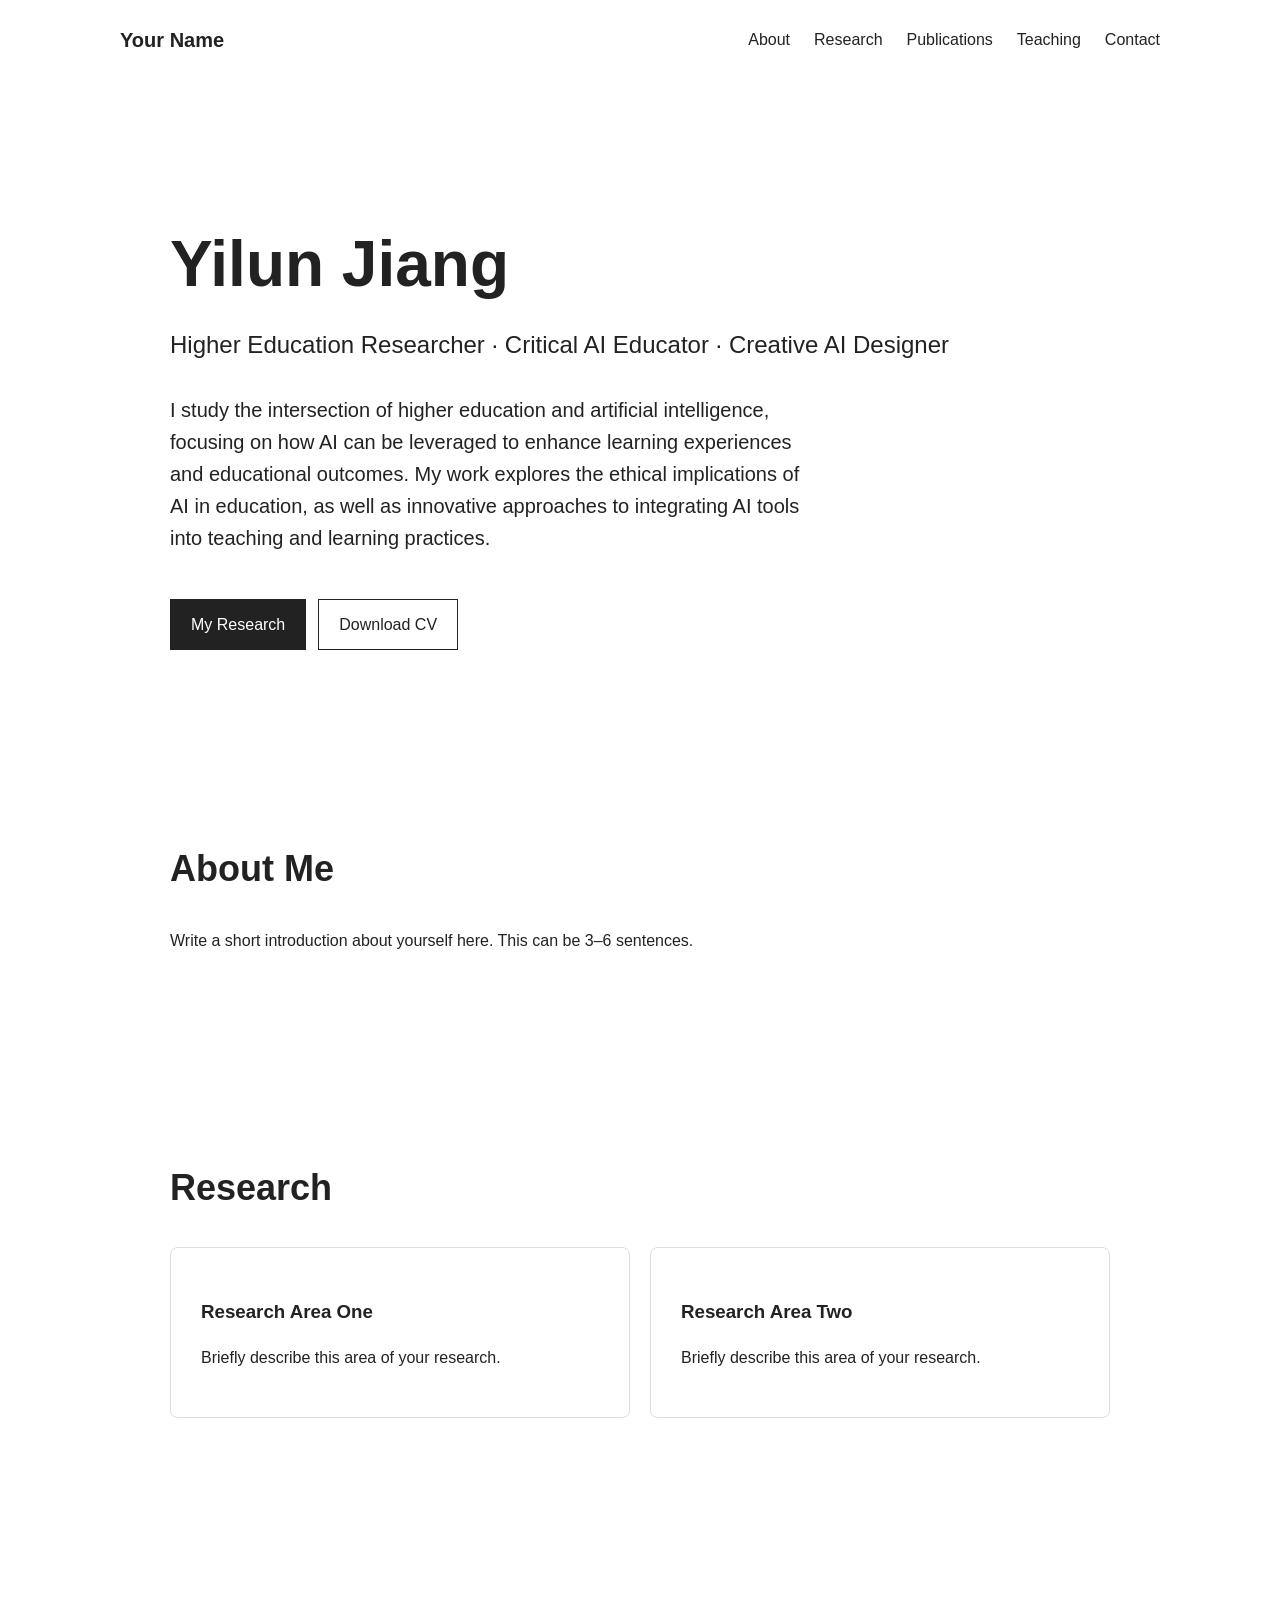
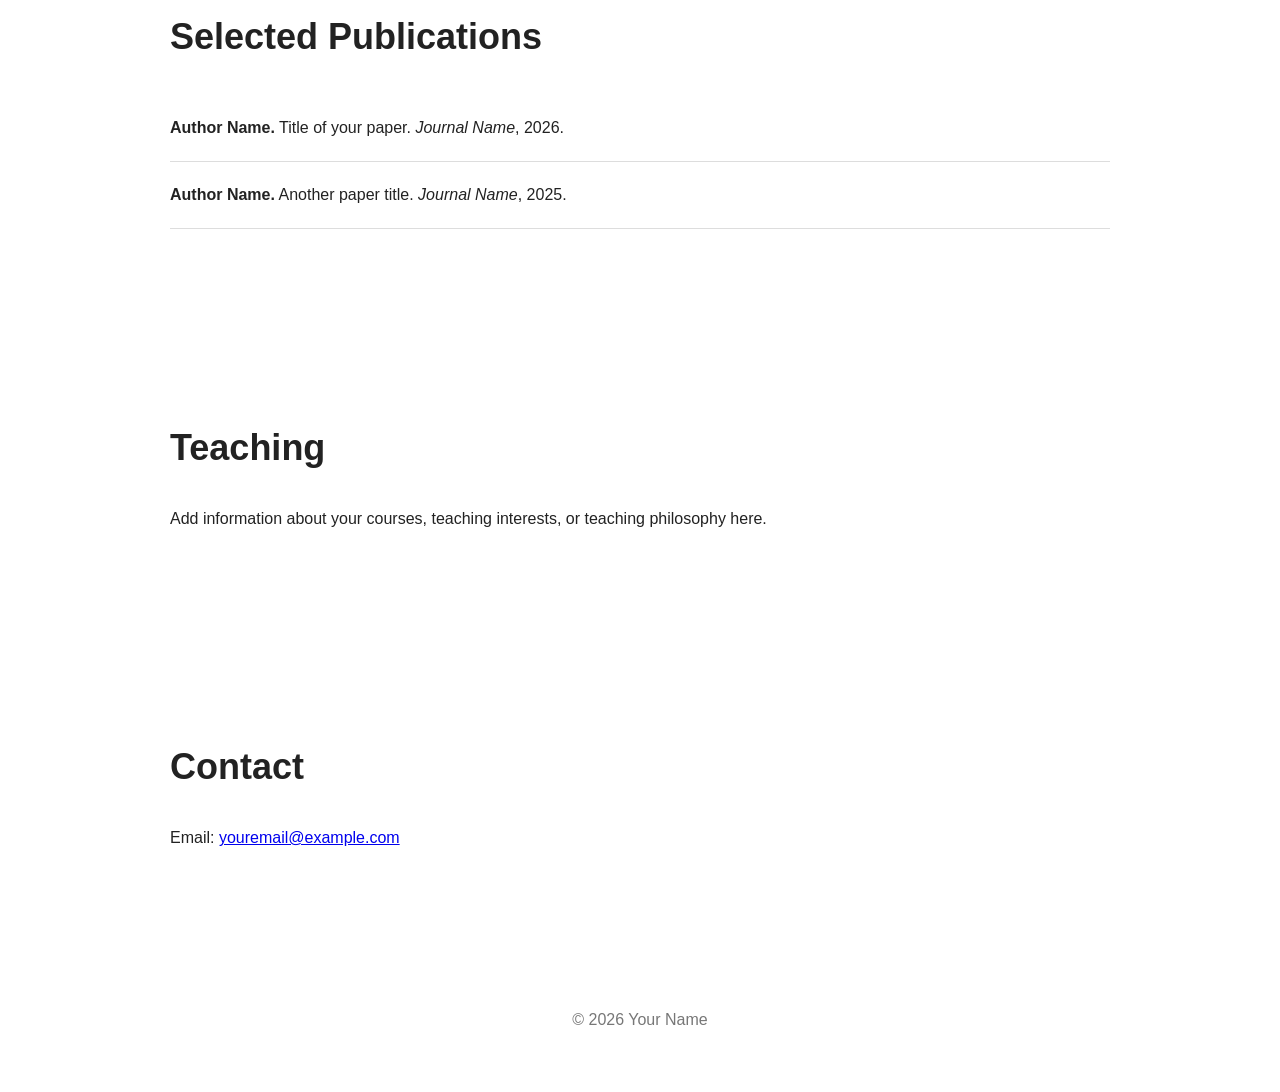
==== index.html @ da23d0f8 "Connect local website" ====
<!DOCTYPE html>
<html lang="en">

<head>
  <meta charset="UTF-8">
  <meta name="viewport" content="width=device-width, initial-scale=1.0">

  <title>Your Name</title>

  <link rel="stylesheet" href="style.css">
</head>

<body>

  <nav>
    <div class="nav-name">Your Name</div>

    <div class="nav-links">
      <a href="#about">About</a>
      <a href="#research">Research</a>
      <a href="#publications">Publications</a>
      <a href="#teaching">Teaching</a>
      <a href="#contact">Contact</a>
    </div>
  </nav>

  <main>

    <section class="hero">

      <h1>Yilun Jiang</h1>

      <p class="subtitle">
        Higher Education Researcher · Critical AI Educator · Creative AI Designer
      </p>

      <p class="intro">
        I study the intersection of higher education and artificial intelligence, focusing on how AI can be leveraged to enhance learning experiences and educational outcomes. 
        My work explores the ethical implications of AI in education, as well as innovative approaches to integrating AI tools into teaching and learning practices.    
      </p>

      <div class="buttons">
        <a class="button" href="#research">My Research</a>
        <a class="button secondary" href="cv.pdf">Download CV</a>
      </div>

    </section>


    <section id="about">

      <h2>About Me</h2>

      <p>
        Write a short introduction about yourself here.
        This can be 3–6 sentences.
      </p>

    </section>


    <section id="research">

      <h2>Research</h2>

      <div class="cards">

        <div class="card">
          <h3>Research Area One</h3>
          <p>
            Briefly describe this area of your research.
          </p>
        </div>

        <div class="card">
          <h3>Research Area Two</h3>
          <p>
            Briefly describe this area of your research.
          </p>
        </div>

      </div>

    </section>


    <section id="publications">

      <h2>Selected Publications</h2>

      <div class="publication">
        <strong>Author Name.</strong>
        Title of your paper.
        <em>Journal Name</em>, 2026.
      </div>

      <div class="publication">
        <strong>Author Name.</strong>
        Another paper title.
        <em>Journal Name</em>, 2025.
      </div>

    </section>


    <section id="teaching">

      <h2>Teaching</h2>

      <p>
        Add information about your courses, teaching interests,
        or teaching philosophy here.
      </p>

    </section>


    <section id="contact">

      <h2>Contact</h2>

      <p>
        Email:
        <a href="mailto:youremail@example.com">
          youremail@example.com
        </a>
      </p>

    </section>

  </main>


  <footer>
    © 2026 Your Name
  </footer>

  <script src="script.js"></script>

</body>

</html>
---- style.css ----
* {
  box-sizing: border-box;
}

html {
  scroll-behavior: smooth;
}

body {
  margin: 0;
  font-family: Arial, Helvetica, sans-serif;
  line-height: 1.6;
  color: #222;
  background: #ffffff;
}

nav {
  max-width: 1100px;
  margin: auto;
  padding: 24px 30px;

  display: flex;
  justify-content: space-between;
  align-items: center;
}

.nav-name {
  font-size: 20px;
  font-weight: bold;
}

.nav-links {
  display: flex;
  gap: 24px;
}

nav a {
  color: #222;
  text-decoration: none;
}

nav a:hover {
  opacity: 0.6;
}

main {
  max-width: 1000px;
  margin: auto;
  padding: 0 30px;
}

.hero {
  min-height: 70vh;

  display: flex;
  flex-direction: column;
  justify-content: center;
}

.hero h1 {
  font-size: 64px;
  margin-bottom: 10px;
}

.subtitle {
  font-size: 24px;
  margin: 0;
}

.intro {
  font-size: 20px;
  max-width: 650px;
  margin-top: 30px;
}

.buttons {
  margin-top: 25px;
  display: flex;
  gap: 12px;
}

.button {
  display: inline-block;
  padding: 12px 20px;
  border: 1px solid #222;
  text-decoration: none;
  color: white;
  background: #222;
}

.button.secondary {
  color: #222;
  background: white;
}

section {
  padding: 80px 0;
}

section h2 {
  font-size: 36px;
  margin-bottom: 30px;
}

.cards {
  display: grid;
  grid-template-columns: 1fr 1fr;
  gap: 20px;
}

.card {
  border: 1px solid #ddd;
  padding: 30px;
  border-radius: 8px;
}

.card:hover {
  transform: translateY(-4px);
  transition: 0.2s;
}

.publication {
  padding: 20px 0;
  border-bottom: 1px solid #ddd;
}

footer {
  text-align: center;
  padding: 60px 20px;
  color: #777;
}

@media (max-width: 700px) {

  nav {
    flex-direction: column;
    gap: 15px;
  }

  .nav-links {
    flex-wrap: wrap;
    justify-content: center;
  }

  .hero h1 {
    font-size: 44px;
  }

  .cards {
    grid-template-columns: 1fr;
  }

}
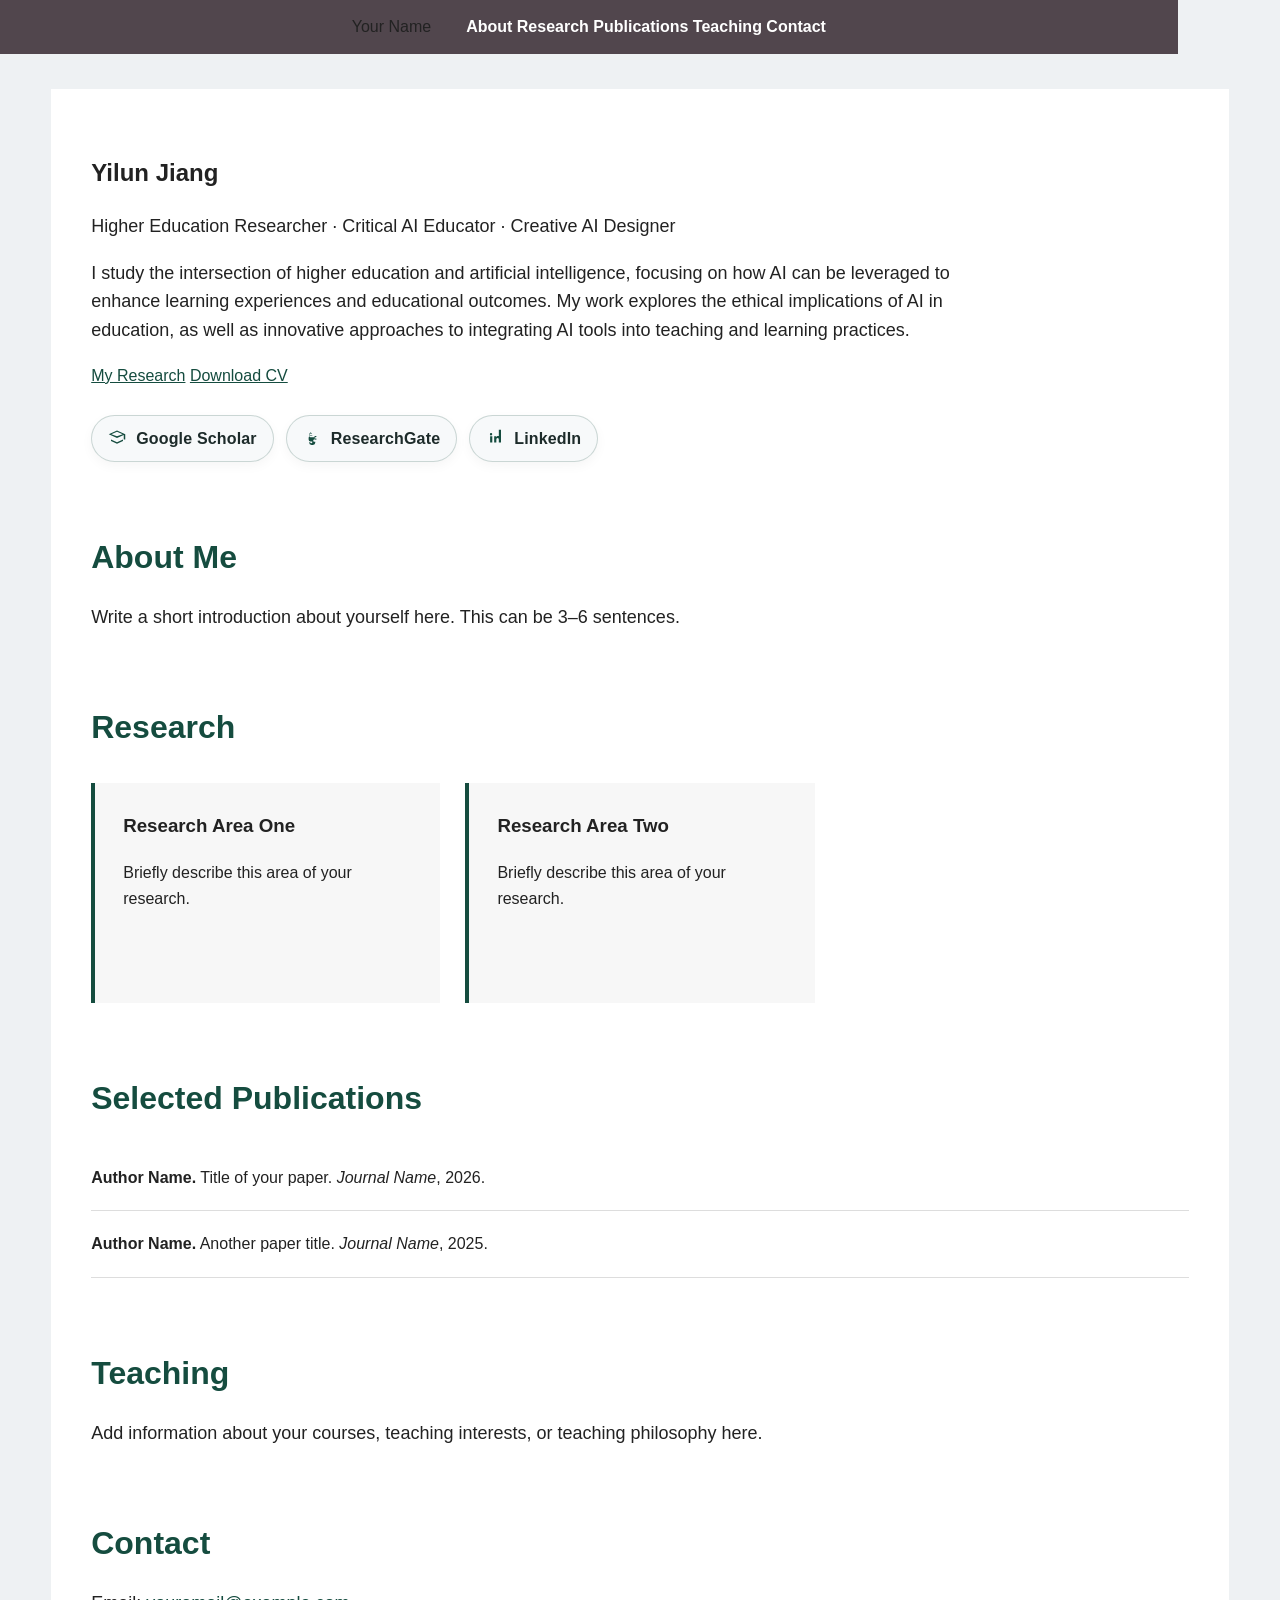
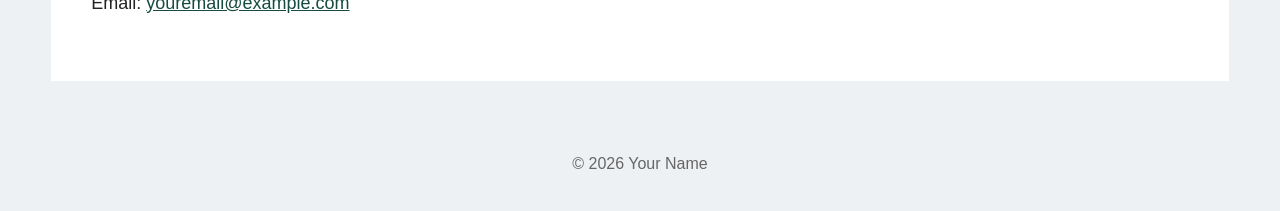
==== commit abb5ae8c: "Update website layout and profile links" ====
--- a/index.html
+++ b/index.html
@@ -1,12 +1,10 @@
-<!DOCTYPE html>
+﻿<!DOCTYPE html>
 <html lang="en">
 
 <head>
   <meta charset="UTF-8">
   <meta name="viewport" content="width=device-width, initial-scale=1.0">
-
   <title>Your Name</title>
-
   <link rel="stylesheet" href="style.css">
 </head>
 
@@ -35,8 +33,8 @@
       </p>
 
       <p class="intro">
-        I study the intersection of higher education and artificial intelligence, focusing on how AI can be leveraged to enhance learning experiences and educational outcomes. 
-        My work explores the ethical implications of AI in education, as well as innovative approaches to integrating AI tools into teaching and learning practices.    
+        I study the intersection of higher education and artificial intelligence, focusing on how AI can be leveraged to enhance learning experiences and educational outcomes.
+        My work explores the ethical implications of AI in education, as well as innovative approaches to integrating AI tools into teaching and learning practices.
       </p>
 
       <div class="buttons">
@@ -44,48 +42,63 @@
         <a class="button secondary" href="cv.pdf">Download CV</a>
       </div>
 
+      <div class="profile-links" aria-label="Professional profiles">
+        <a class="profile-link" href="https://scholar.google.com/citations?user=KVmAefQAAAAJ&hl=en" target="_blank" rel="noopener noreferrer" aria-label="Google Scholar">
+          <span class="profile-icon" aria-hidden="true">
+            <svg viewBox="0 0 24 24" xmlns="http://www.w3.org/2000/svg" role="img" aria-hidden="true">
+              <path d="M12 2L1 7l11 5 9-4.1V14h2V7L12 2zm0 7.7L4.4 7L12 3.5 19.6 7 12 9.7zm-8 4.3l8 3.6 8-3.6V16l-8 3.6L4 16v-2z" fill="currentColor"/>
+            </svg>
+          </span>
+          <span>Google Scholar</span>
+        </a>
+
+        <a class="profile-link" href="https://www.researchgate.net/profile/Yilun-Jiang-6" target="_blank" rel="noopener noreferrer" aria-label="ResearchGate">
+          <span class="profile-icon" aria-hidden="true">
+            <svg viewBox="0 0 24 24" xmlns="http://www.w3.org/2000/svg" role="img" aria-hidden="true">
+              <path d="M9.2 4.5a3.2 3.2 0 0 1 3.2 3.2v1.4H10a2.5 2.5 0 0 0-2.5 2.5v2.4A2.5 2.5 0 0 0 10 16.5h2.4v1.1a1.4 1.4 0 1 1-2.8 0H8.2V18a3.2 3.2 0 0 0 3.2 3.2h1.8A3.2 3.2 0 0 0 16.4 18v-1.1h-1.4a1.4 1.4 0 0 1 0-2.8h1.4V11.1H10a1.4 1.4 0 0 1 0-2.8h2.4V7.7a1.8 1.8 0 1 0-3.6 0v.8H8.2V7.7a3.2 3.2 0 0 1 3.2-3.2zm6.2 4.7h2.4v1.6h-2.4V9.2zm0 3.4h2.4v1.6h-2.4v-1.6z" fill="currentColor"/>
+            </svg>
+          </span>
+          <span>ResearchGate</span>
+        </a>
+
+        <a class="profile-link" href="https://www.linkedin.com/in/yilun-jiang/" target="_blank" rel="noopener noreferrer" aria-label="LinkedIn">
+          <span class="profile-icon" aria-hidden="true">
+            <svg viewBox="0 0 24 24" xmlns="http://www.w3.org/2000/svg" role="img" aria-hidden="true">
+              <path d="M6.94 8.5A1.56 1.56 0 1 1 6.94 5.4a1.56 1.56 0 0 1 0 3.1zM5.5 9.7h2.9V18H5.5V9.7zm5.2 0h2.8v1.1h.1c.4-.7 1.3-1.5 2.8-1.5 3 0 3.6 2 3.6 4.6V18h-2.9v-16.9h2.9V18h-2.9v-3.6c0-1.1-.1-2.5-1.5-2.5-1.5 0-1.8 1.2-1.8 2.4V18h-2.9V9.7z" fill="currentColor"/>
+            </svg>
+          </span>
+          <span>LinkedIn</span>
+        </a>
+      </div>
+
     </section>
 
-
     <section id="about">
-
       <h2>About Me</h2>
 
       <p>
         Write a short introduction about yourself here.
         This can be 3–6 sentences.
       </p>
-
     </section>
 
-
     <section id="research">
-
       <h2>Research</h2>
 
       <div class="cards">
-
         <div class="card">
           <h3>Research Area One</h3>
-          <p>
-            Briefly describe this area of your research.
-          </p>
+          <p>Briefly describe this area of your research.</p>
         </div>
 
         <div class="card">
           <h3>Research Area Two</h3>
-          <p>
-            Briefly describe this area of your research.
-          </p>
+          <p>Briefly describe this area of your research.</p>
         </div>
-
       </div>
-
     </section>
 
-
     <section id="publications">
-
       <h2>Selected Publications</h2>
 
       <div class="publication">
@@ -99,37 +112,27 @@
         Another paper title.
         <em>Journal Name</em>, 2025.
       </div>
-
     </section>
 
-
     <section id="teaching">
-
       <h2>Teaching</h2>
 
       <p>
         Add information about your courses, teaching interests,
         or teaching philosophy here.
       </p>
-
     </section>
 
-
     <section id="contact">
-
       <h2>Contact</h2>
 
       <p>
         Email:
-        <a href="mailto:youremail@example.com">
-          youremail@example.com
-        </a>
+        <a href="mailto:youremail@example.com">youremail@example.com</a>
       </p>
-
     </section>
 
   </main>
-
 
   <footer>
     © 2026 Your Name
@@ -138,5 +141,4 @@
   <script src="script.js"></script>
 
 </body>
-
-</html>+</html>
--- a/style.css
+++ b/style.css
@@ -1,4 +1,4 @@
-* {
+﻿* {
   box-sizing: border-box;
 }
 
@@ -11,143 +11,256 @@
   font-family: Arial, Helvetica, sans-serif;
   line-height: 1.6;
   color: #222;
-  background: #ffffff;
+  background: #eef1f3;
+}
+
+header {
+  background: #154c3f;
+  color: white;
+  text-align: center;
+  padding: 45px 5%;
+}
+
+header h1 {
+  margin: 0 0 10px;
+  font-size: 42px;
+}
+
+header p {
+  margin: 4px 0;
 }
 
 nav {
-  max-width: 1100px;
-  margin: auto;
-  padding: 24px 30px;
-
+  width: 100%;
+  background: #51464d;
+  padding: 14px 5%;
   display: flex;
-  justify-content: space-between;
-  align-items: center;
-}
-
-.nav-name {
-  font-size: 20px;
-  font-weight: bold;
-}
-
-.nav-links {
-  display: flex;
-  gap: 24px;
+  justify-content: center;
+  gap: 35px;
 }
 
 nav a {
-  color: #222;
+  color: white;
   text-decoration: none;
+  font-weight: 600;
 }
 
 nav a:hover {
-  opacity: 0.6;
+  opacity: 0.75;
 }
 
 main {
+  width: 92%;
+  max-width: 1600px;
+  margin: 35px auto;
+  background: white;
+  padding: 45px 4%;
+}
+
+section {
+  margin-bottom: 70px;
+}
+
+section:last-child {
+  margin-bottom: 0;
+}
+
+h2 {
+  font-size: 32px;
+  margin-top: 0;
+  margin-bottom: 20px;
+  color: #154c3f;
+}
+
+h3 {
+  margin-top: 0;
+}
+
+section > p {
   max-width: 1000px;
-  margin: auto;
-  padding: 0 30px;
-}
-
-.hero {
-  min-height: 70vh;
-
-  display: flex;
-  flex-direction: column;
-  justify-content: center;
-}
-
-.hero h1 {
-  font-size: 64px;
-  margin-bottom: 10px;
-}
-
-.subtitle {
-  font-size: 24px;
-  margin: 0;
-}
-
-.intro {
-  font-size: 20px;
-  max-width: 650px;
-  margin-top: 30px;
-}
-
-.buttons {
-  margin-top: 25px;
-  display: flex;
-  gap: 12px;
-}
-
-.button {
-  display: inline-block;
-  padding: 12px 20px;
-  border: 1px solid #222;
-  text-decoration: none;
-  color: white;
-  background: #222;
-}
-
-.button.secondary {
-  color: #222;
-  background: white;
-}
-
-section {
-  padding: 80px 0;
-}
-
-section h2 {
-  font-size: 36px;
-  margin-bottom: 30px;
+  font-size: 18px;
 }
 
 .cards {
   display: grid;
-  grid-template-columns: 1fr 1fr;
-  gap: 20px;
+  grid-template-columns: repeat(3, minmax(0, 1fr));
+  gap: 25px;
+  margin-top: 30px;
 }
 
 .card {
-  border: 1px solid #ddd;
-  padding: 30px;
-  border-radius: 8px;
+  background: #f7f7f7;
+  border-left: 4px solid #154c3f;
+  padding: 28px;
+  min-height: 220px;
+  transition: transform 0.2s ease, box-shadow 0.2s ease;
 }
 
 .card:hover {
-  transform: translateY(-4px);
-  transition: 0.2s;
+  transform: translateY(-5px);
+  box-shadow: 0 10px 25px rgba(0, 0, 0, 0.08);
+}
+
+.status {
+  display: inline-block;
+  padding: 5px 9px;
+  margin-bottom: 12px;
+  background: #e7f1ed;
+  color: #154c3f;
+  font-size: 13px;
+  font-weight: bold;
+  border-radius: 4px;
+}
+
+.profile-links {
+  display: flex;
+  flex-wrap: wrap;
+  gap: 12px;
+  margin-top: 26px;
+}
+
+.profile-link {
+  display: inline-flex;
+  align-items: center;
+  gap: 10px;
+  padding: 10px 16px;
+  border: 1px solid rgba(21, 76, 63, 0.2);
+  border-radius: 999px;
+  background: #f7f9fa;
+  color: #1d2b2a;
+  text-decoration: none;
+  font-weight: 600;
+  letter-spacing: 0.01em;
+  transition: transform 0.2s ease, box-shadow 0.2s ease, border-color 0.2s ease, background 0.2s ease;
+  box-shadow: 0 4px 12px rgba(17, 38, 32, 0.04);
+}
+
+.profile-link:hover {
+  transform: translateY(-2px);
+  border-color: rgba(21, 76, 63, 0.45);
+  background: #ffffff;
+  box-shadow: 0 8px 20px rgba(17, 38, 32, 0.08);
+}
+
+.profile-icon {
+  display: inline-flex;
+  align-items: center;
+  justify-content: center;
+  width: 18px;
+  height: 18px;
+  color: #154c3f;
+  flex-shrink: 0;
+}
+
+.profile-icon svg {
+  width: 100%;
+  height: 100%;
+  display: block;
+}
+
+a {
+  color: #154c3f;
+}
+
+.card a {
+  font-weight: 600;
+  text-decoration: none;
+}
+
+.card a:hover {
+  text-decoration: underline;
 }
 
 .publication {
   padding: 20px 0;
   border-bottom: 1px solid #ddd;
+  max-width: 1100px;
 }
 
 footer {
   text-align: center;
-  padding: 60px 20px;
-  color: #777;
+  padding: 35px;
+  color: #666;
+}
+
+@media (max-width: 1000px) {
+  main {
+    width: 94%;
+    padding: 35px 4%;
+  }
+
+  .cards {
+    grid-template-columns: repeat(2, 1fr);
+  }
 }
 
 @media (max-width: 700px) {
+  header {
+    padding: 35px 20px;
+  }
+
+  header h1 {
+    font-size: 32px;
+  }
 
   nav {
-    flex-direction: column;
-    gap: 15px;
-  }
-
-  .nav-links {
     flex-wrap: wrap;
-    justify-content: center;
-  }
-
-  .hero h1 {
-    font-size: 44px;
+    gap: 15px 25px;
+  }
+
+  main {
+    width: 100%;
+    margin: 0;
+    padding: 30px 22px;
   }
 
   .cards {
     grid-template-columns: 1fr;
   }
 
-}+  .profile-links {
+    width: 100%;
+  }
+
+  .profile-link {
+    flex: 1 1 220px;
+    justify-content: center;
+  }
+
+  section > p {
+    font-size: 16px;
+  }
+}
+
+main {
+  width: 92vw !important;
+  max-width: 1600px !important;
+  margin-left: auto !important;
+  margin-right: auto !important;
+  padding-left: 40px !important;
+  padding-right: 40px !important;
+}
+
+.hero {
+  width: 100% !important;
+  max-width: none !important;
+}
+
+.hero .intro {
+  max-width: 900px !important;
+}
+
+section {
+  width: 100% !important;
+  max-width: none !important;
+}
+
+.cards {
+  width: 100% !important;
+  grid-template-columns: repeat(3, 1fr) !important;
+}
+
+nav {
+  width: 92vw !important;
+  max-width: 1600px !important;
+}
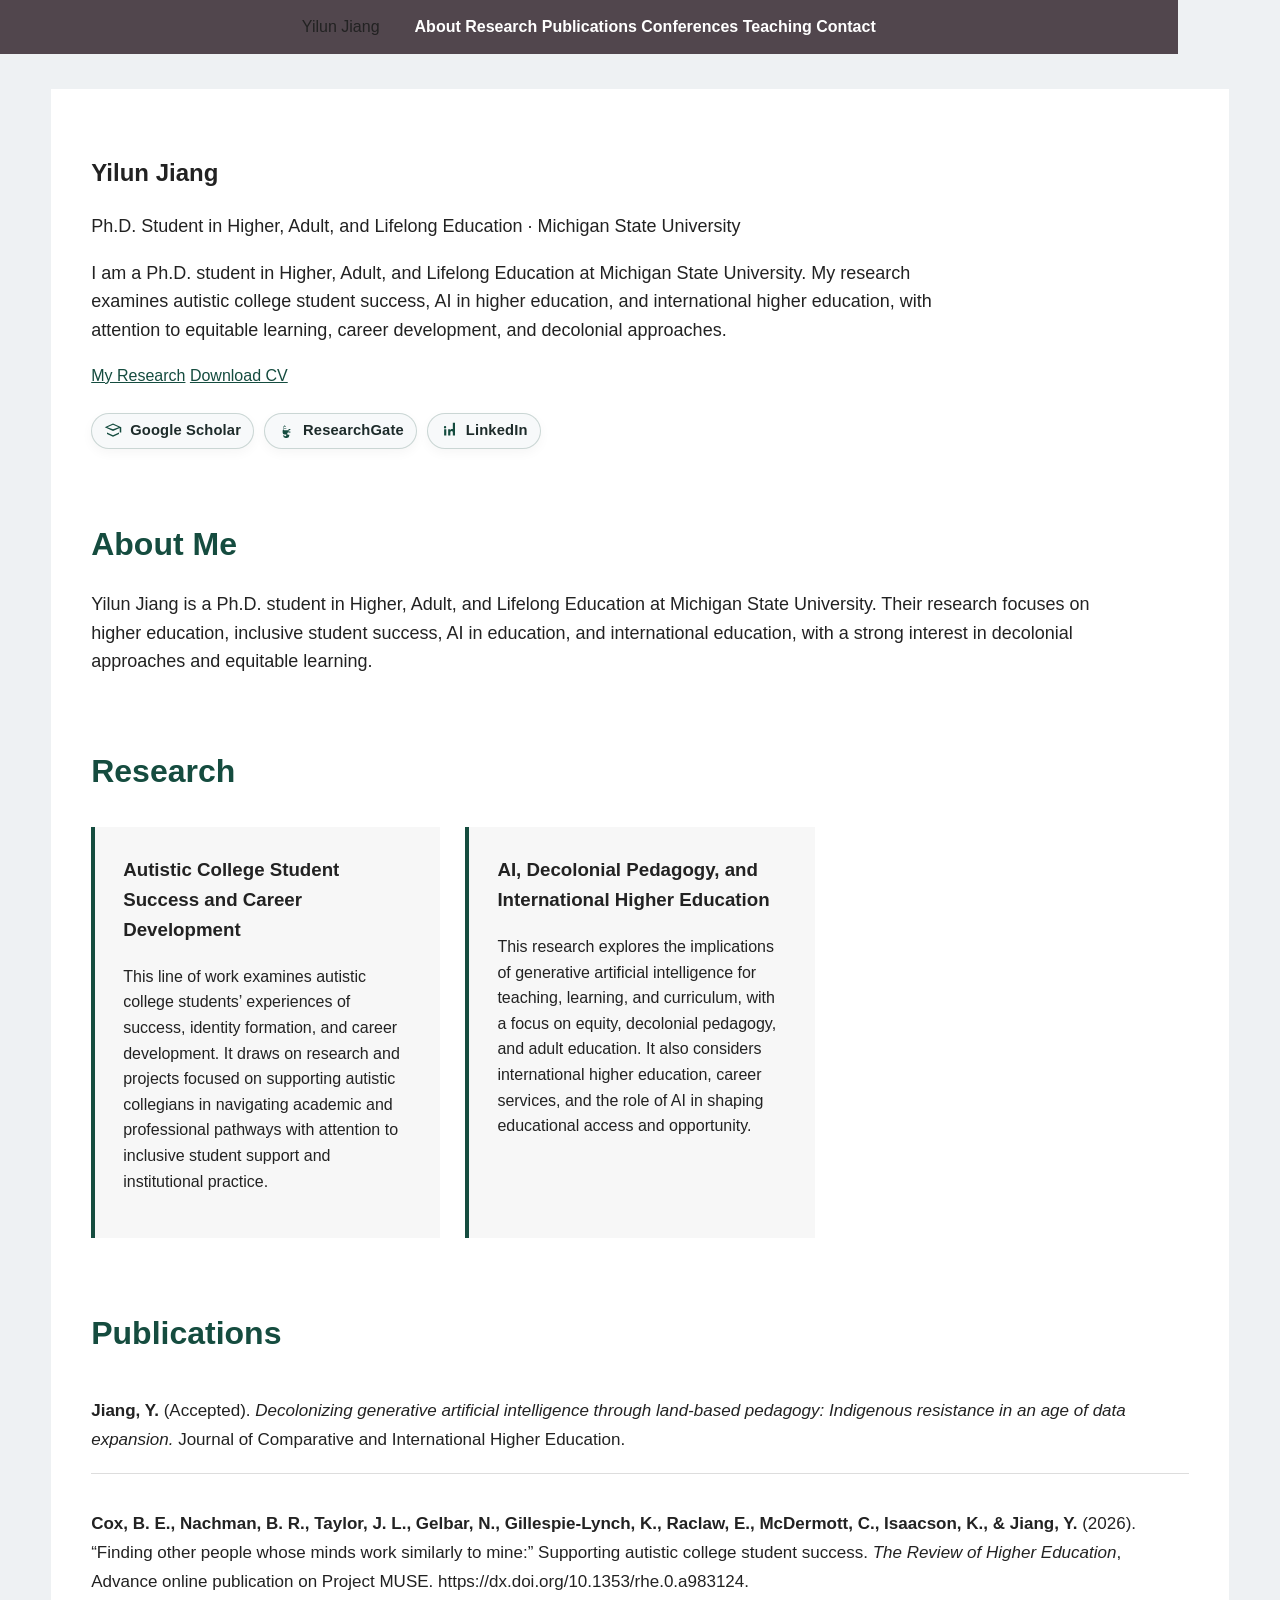
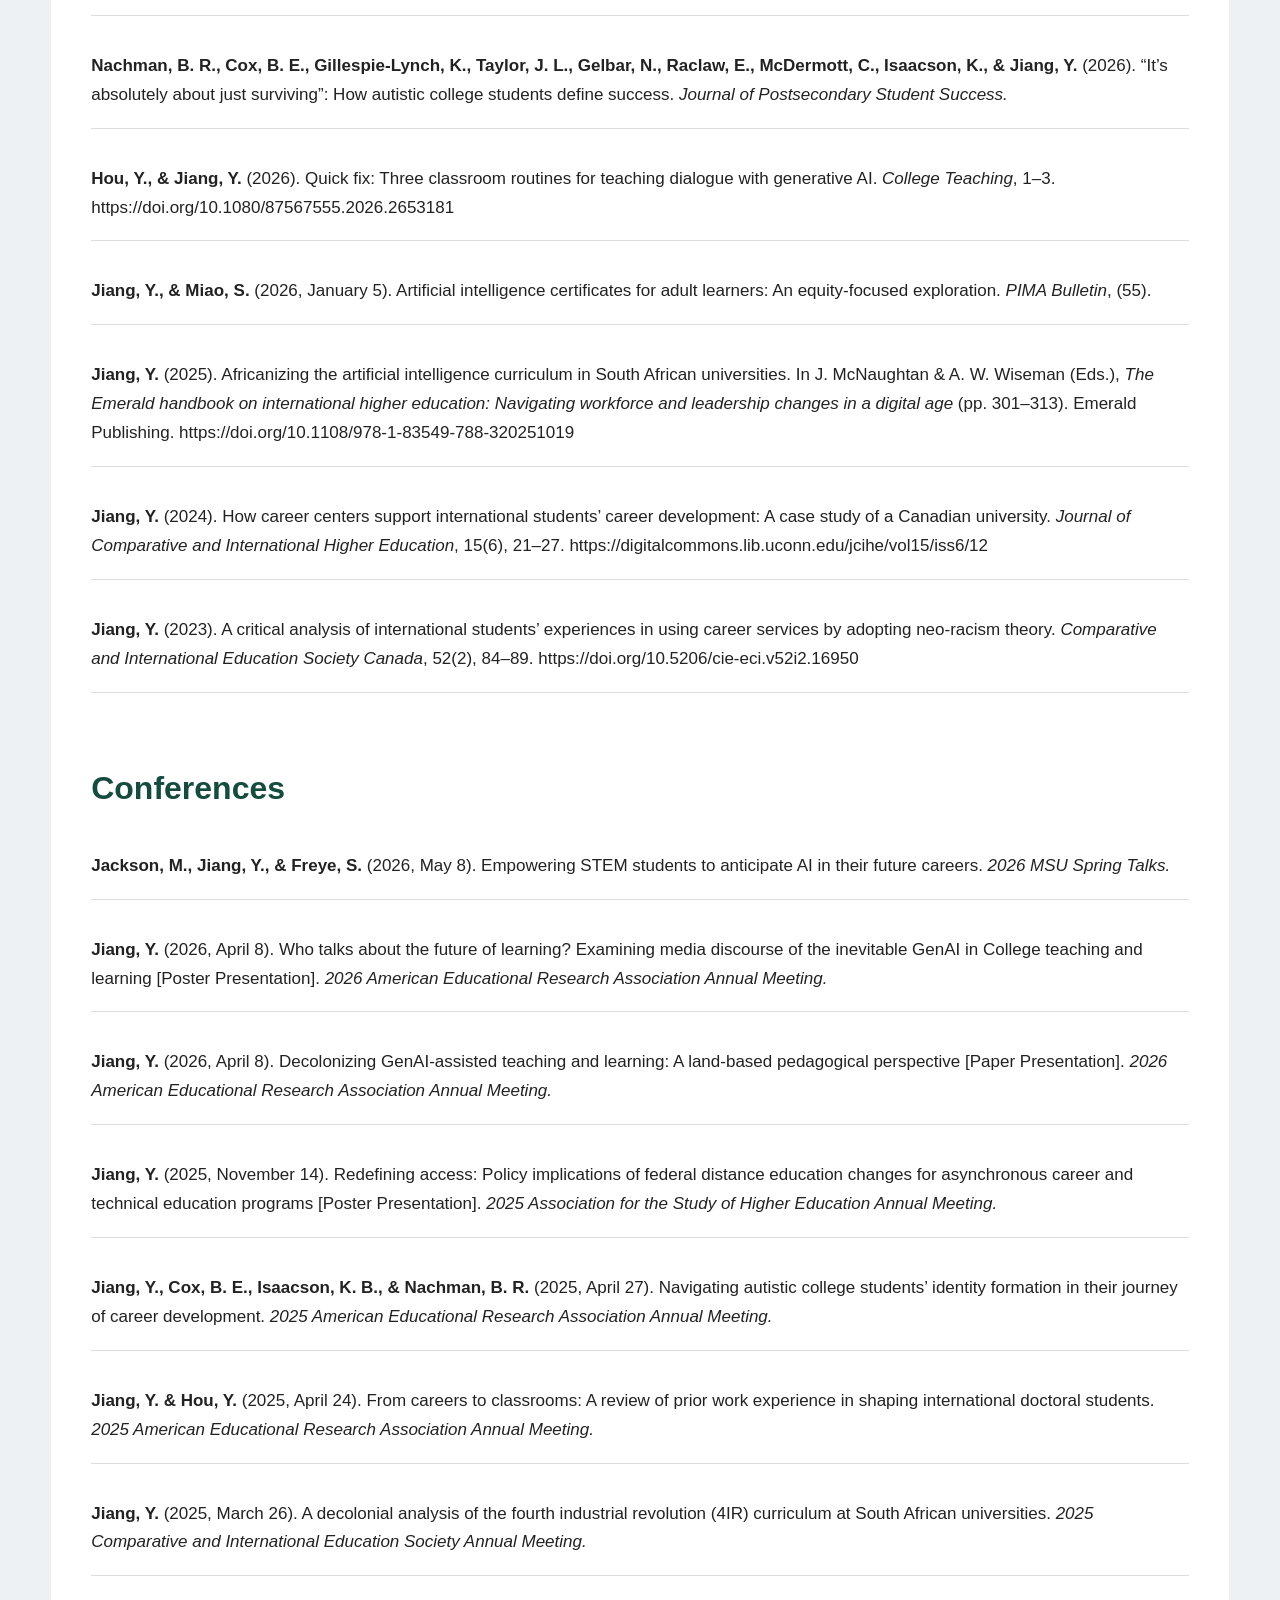
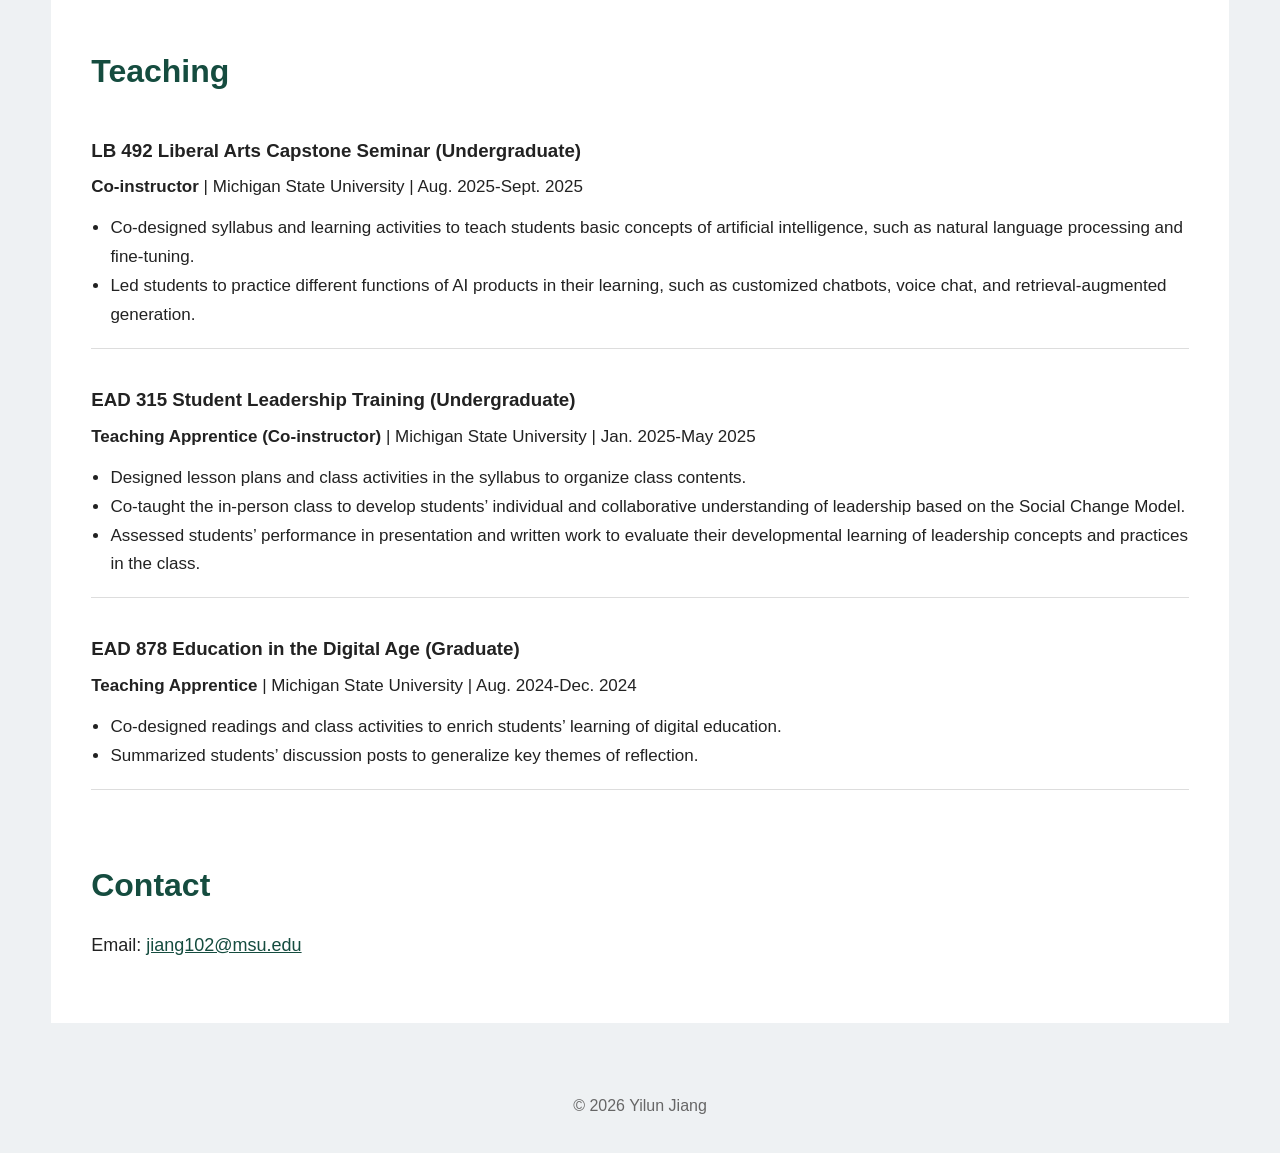
==== commit f6eab3f7: "Update academic website content from CV" ====
--- a/index.html
+++ b/index.html
@@ -11,12 +11,13 @@
 <body>
 
   <nav>
-    <div class="nav-name">Your Name</div>
+    <div class="nav-name">Yilun Jiang</div>
 
     <div class="nav-links">
       <a href="#about">About</a>
       <a href="#research">Research</a>
       <a href="#publications">Publications</a>
+      <a href="#conferences">Conferences</a>
       <a href="#teaching">Teaching</a>
       <a href="#contact">Contact</a>
     </div>
@@ -29,12 +30,11 @@
       <h1>Yilun Jiang</h1>
 
       <p class="subtitle">
-        Higher Education Researcher · Critical AI Educator · Creative AI Designer
+        Ph.D. Student in Higher, Adult, and Lifelong Education · Michigan State University
       </p>
 
       <p class="intro">
-        I study the intersection of higher education and artificial intelligence, focusing on how AI can be leveraged to enhance learning experiences and educational outcomes.
-        My work explores the ethical implications of AI in education, as well as innovative approaches to integrating AI tools into teaching and learning practices.
+        I am a Ph.D. student in Higher, Adult, and Lifelong Education at Michigan State University. My research examines autistic college student success, AI in higher education, and international higher education, with attention to equitable learning, career development, and decolonial approaches.
       </p>
 
       <div class="buttons">
@@ -49,7 +49,7 @@
               <path d="M12 2L1 7l11 5 9-4.1V14h2V7L12 2zm0 7.7L4.4 7L12 3.5 19.6 7 12 9.7zm-8 4.3l8 3.6 8-3.6V16l-8 3.6L4 16v-2z" fill="currentColor"/>
             </svg>
           </span>
-          <span>Google Scholar</span>
+          <span class="profile-label">Google Scholar</span>
         </a>
 
         <a class="profile-link" href="https://www.researchgate.net/profile/Yilun-Jiang-6" target="_blank" rel="noopener noreferrer" aria-label="ResearchGate">
@@ -58,7 +58,7 @@
               <path d="M9.2 4.5a3.2 3.2 0 0 1 3.2 3.2v1.4H10a2.5 2.5 0 0 0-2.5 2.5v2.4A2.5 2.5 0 0 0 10 16.5h2.4v1.1a1.4 1.4 0 1 1-2.8 0H8.2V18a3.2 3.2 0 0 0 3.2 3.2h1.8A3.2 3.2 0 0 0 16.4 18v-1.1h-1.4a1.4 1.4 0 0 1 0-2.8h1.4V11.1H10a1.4 1.4 0 0 1 0-2.8h2.4V7.7a1.8 1.8 0 1 0-3.6 0v.8H8.2V7.7a3.2 3.2 0 0 1 3.2-3.2zm6.2 4.7h2.4v1.6h-2.4V9.2zm0 3.4h2.4v1.6h-2.4v-1.6z" fill="currentColor"/>
             </svg>
           </span>
-          <span>ResearchGate</span>
+          <span class="profile-label">ResearchGate</span>
         </a>
 
         <a class="profile-link" href="https://www.linkedin.com/in/yilun-jiang/" target="_blank" rel="noopener noreferrer" aria-label="LinkedIn">
@@ -67,7 +67,7 @@
               <path d="M6.94 8.5A1.56 1.56 0 1 1 6.94 5.4a1.56 1.56 0 0 1 0 3.1zM5.5 9.7h2.9V18H5.5V9.7zm5.2 0h2.8v1.1h.1c.4-.7 1.3-1.5 2.8-1.5 3 0 3.6 2 3.6 4.6V18h-2.9v-16.9h2.9V18h-2.9v-3.6c0-1.1-.1-2.5-1.5-2.5-1.5 0-1.8 1.2-1.8 2.4V18h-2.9V9.7z" fill="currentColor"/>
             </svg>
           </span>
-          <span>LinkedIn</span>
+          <span class="profile-label">LinkedIn</span>
         </a>
       </div>
 
@@ -77,8 +77,7 @@
       <h2>About Me</h2>
 
       <p>
-        Write a short introduction about yourself here.
-        This can be 3–6 sentences.
+        Yilun Jiang is a Ph.D. student in Higher, Adult, and Lifelong Education at Michigan State University. Their research focuses on higher education, inclusive student success, AI in education, and international education, with a strong interest in decolonial approaches and equitable learning.
       </p>
     </section>
 
@@ -87,40 +86,125 @@
 
       <div class="cards">
         <div class="card">
-          <h3>Research Area One</h3>
-          <p>Briefly describe this area of your research.</p>
+          <h3>Autistic College Student Success and Career Development</h3>
+          <p>
+            This line of work examines autistic college students’ experiences of success, identity formation, and career development. It draws on research and projects focused on supporting autistic collegians in navigating academic and professional pathways with attention to inclusive student support and institutional practice.
+          </p>
         </div>
 
         <div class="card">
-          <h3>Research Area Two</h3>
-          <p>Briefly describe this area of your research.</p>
+          <h3>AI, Decolonial Pedagogy, and International Higher Education</h3>
+          <p>
+            This research explores the implications of generative artificial intelligence for teaching, learning, and curriculum, with a focus on equity, decolonial pedagogy, and adult education. It also considers international higher education, career services, and the role of AI in shaping educational access and opportunity.
+          </p>
         </div>
       </div>
     </section>
 
     <section id="publications">
-      <h2>Selected Publications</h2>
-
-      <div class="publication">
-        <strong>Author Name.</strong>
-        Title of your paper.
-        <em>Journal Name</em>, 2026.
-      </div>
-
-      <div class="publication">
-        <strong>Author Name.</strong>
-        Another paper title.
-        <em>Journal Name</em>, 2025.
+      <h2>Publications</h2>
+
+      <div class="publication-list">
+        <div class="publication">
+          <p><strong>Jiang, Y.</strong> (Accepted). <em>Decolonizing generative artificial intelligence through land-based pedagogy: Indigenous resistance in an age of data expansion.</em> Journal of Comparative and International Higher Education.</p>
+        </div>
+
+        <div class="publication">
+          <p><strong>Cox, B. E., Nachman, B. R., Taylor, J. L., Gelbar, N., Gillespie-Lynch, K., Raclaw, E., McDermott, C., Isaacson, K., &amp; Jiang, Y.</strong> (2026). “Finding other people whose minds work similarly to mine:” Supporting autistic college student success. <em>The Review of Higher Education</em>, Advance online publication on Project MUSE. https://dx.doi.org/10.1353/rhe.0.a983124.</p>
+        </div>
+
+        <div class="publication">
+          <p><strong>Nachman, B. R., Cox, B. E., Gillespie-Lynch, K., Taylor, J. L., Gelbar, N., Raclaw, E., McDermott, C., Isaacson, K., &amp; Jiang, Y.</strong> (2026). “It’s absolutely about just surviving”: How autistic college students define success. <em>Journal of Postsecondary Student Success.</em></p>
+        </div>
+
+        <div class="publication">
+          <p><strong>Hou, Y., &amp; Jiang, Y.</strong> (2026). Quick fix: Three classroom routines for teaching dialogue with generative AI. <em>College Teaching</em>, 1–3. https://doi.org/10.1080/87567555.2026.2653181</p>
+        </div>
+
+        <div class="publication">
+          <p><strong>Jiang, Y., &amp; Miao, S.</strong> (2026, January 5). Artificial intelligence certificates for adult learners: An equity-focused exploration. <em>PIMA Bulletin</em>, (55).</p>
+        </div>
+
+        <div class="publication">
+          <p><strong>Jiang, Y.</strong> (2025). Africanizing the artificial intelligence curriculum in South African universities. In J. McNaughtan &amp; A. W. Wiseman (Eds.), <em>The Emerald handbook on international higher education: Navigating workforce and leadership changes in a digital age</em> (pp. 301–313). Emerald Publishing. https://doi.org/10.1108/978-1-83549-788-320251019</p>
+        </div>
+
+        <div class="publication">
+          <p><strong>Jiang, Y.</strong> (2024). How career centers support international students’ career development: A case study of a Canadian university. <em>Journal of Comparative and International Higher Education</em>, 15(6), 21–27. https://digitalcommons.lib.uconn.edu/jcihe/vol15/iss6/12</p>
+        </div>
+
+        <div class="publication">
+          <p><strong>Jiang, Y.</strong> (2023). A critical analysis of international students’ experiences in using career services by adopting neo-racism theory. <em>Comparative and International Education Society Canada</em>, 52(2), 84–89. https://doi.org/10.5206/cie-eci.v52i2.16950</p>
+        </div>
+      </div>
+    </section>
+
+    <section id="conferences">
+      <h2>Conferences</h2>
+
+      <div class="conference-list">
+        <div class="conference-item">
+          <p><strong>Jackson, M., Jiang, Y., &amp; Freye, S.</strong> (2026, May 8). Empowering STEM students to anticipate AI in their future careers. <em>2026 MSU Spring Talks.</em></p>
+        </div>
+
+        <div class="conference-item">
+          <p><strong>Jiang, Y.</strong> (2026, April 8). Who talks about the future of learning? Examining media discourse of the inevitable GenAI in College teaching and learning [Poster Presentation]. <em>2026 American Educational Research Association Annual Meeting.</em></p>
+        </div>
+
+        <div class="conference-item">
+          <p><strong>Jiang, Y.</strong> (2026, April 8). Decolonizing GenAI-assisted teaching and learning: A land-based pedagogical perspective [Paper Presentation]. <em>2026 American Educational Research Association Annual Meeting.</em></p>
+        </div>
+
+        <div class="conference-item">
+          <p><strong>Jiang, Y.</strong> (2025, November 14). Redefining access: Policy implications of federal distance education changes for asynchronous career and technical education programs [Poster Presentation]. <em>2025 Association for the Study of Higher Education Annual Meeting.</em></p>
+        </div>
+
+        <div class="conference-item">
+          <p><strong>Jiang, Y., Cox, B. E., Isaacson, K. B., &amp; Nachman, B. R.</strong> (2025, April 27). Navigating autistic college students’ identity formation in their journey of career development. <em>2025 American Educational Research Association Annual Meeting.</em></p>
+        </div>
+
+        <div class="conference-item">
+          <p><strong>Jiang, Y. &amp; Hou, Y.</strong> (2025, April 24). From careers to classrooms: A review of prior work experience in shaping international doctoral students. <em>2025 American Educational Research Association Annual Meeting.</em></p>
+        </div>
+
+        <div class="conference-item">
+          <p><strong>Jiang, Y.</strong> (2025, March 26). A decolonial analysis of the fourth industrial revolution (4IR) curriculum at South African universities. <em>2025 Comparative and International Education Society Annual Meeting.</em></p>
+        </div>
       </div>
     </section>
 
     <section id="teaching">
       <h2>Teaching</h2>
 
-      <p>
-        Add information about your courses, teaching interests,
-        or teaching philosophy here.
-      </p>
+      <div class="teaching-list">
+        <div class="teaching-item">
+          <h3>LB 492 Liberal Arts Capstone Seminar (Undergraduate)</h3>
+          <p><strong>Co-instructor</strong> | Michigan State University | Aug. 2025-Sept. 2025</p>
+          <ul>
+            <li>Co-designed syllabus and learning activities to teach students basic concepts of artificial intelligence, such as natural language processing and fine-tuning.</li>
+            <li>Led students to practice different functions of AI products in their learning, such as customized chatbots, voice chat, and retrieval-augmented generation.</li>
+          </ul>
+        </div>
+
+        <div class="teaching-item">
+          <h3>EAD 315 Student Leadership Training (Undergraduate)</h3>
+          <p><strong>Teaching Apprentice (Co-instructor)</strong> | Michigan State University | Jan. 2025-May 2025</p>
+          <ul>
+            <li>Designed lesson plans and class activities in the syllabus to organize class contents.</li>
+            <li>Co-taught the in-person class to develop students’ individual and collaborative understanding of leadership based on the Social Change Model.</li>
+            <li>Assessed students’ performance in presentation and written work to evaluate their developmental learning of leadership concepts and practices in the class.</li>
+          </ul>
+        </div>
+
+        <div class="teaching-item">
+          <h3>EAD 878 Education in the Digital Age (Graduate)</h3>
+          <p><strong>Teaching Apprentice</strong> | Michigan State University | Aug. 2024-Dec. 2024</p>
+          <ul>
+            <li>Co-designed readings and class activities to enrich students’ learning of digital education.</li>
+            <li>Summarized students’ discussion posts to generalize key themes of reflection.</li>
+          </ul>
+        </div>
+      </div>
     </section>
 
     <section id="contact">
@@ -128,14 +212,14 @@
 
       <p>
         Email:
-        <a href="mailto:youremail@example.com">youremail@example.com</a>
+        <a href="mailto:jiang102@msu.edu">jiang102@msu.edu</a>
       </p>
     </section>
 
   </main>
 
   <footer>
-    © 2026 Your Name
+    © 2026 Yilun Jiang
   </footer>
 
   <script src="script.js"></script>
--- a/style.css
+++ b/style.css
@@ -115,20 +115,22 @@
 .profile-links {
   display: flex;
   flex-wrap: wrap;
-  gap: 12px;
-  margin-top: 26px;
+  align-items: center;
+  gap: 10px;
+  margin-top: 24px;
 }
 
 .profile-link {
   display: inline-flex;
   align-items: center;
-  gap: 10px;
-  padding: 10px 16px;
+  gap: 8px;
+  padding: 8px 12px;
   border: 1px solid rgba(21, 76, 63, 0.2);
   border-radius: 999px;
   background: #f7f9fa;
   color: #1d2b2a;
   text-decoration: none;
+  font-size: 0.92rem;
   font-weight: 600;
   letter-spacing: 0.01em;
   transition: transform 0.2s ease, box-shadow 0.2s ease, border-color 0.2s ease, background 0.2s ease;
@@ -152,10 +154,16 @@
   flex-shrink: 0;
 }
 
-.profile-icon svg {
-  width: 100%;
-  height: 100%;
+.profile-link svg {
+  width: 18px;
+  height: 18px;
   display: block;
+  flex-shrink: 0;
+}
+
+.profile-label {
+  line-height: 1;
+  white-space: nowrap;
 }
 
 a {
@@ -171,10 +179,37 @@
   text-decoration: underline;
 }
 
-.publication {
-  padding: 20px 0;
+.publication-list,
+.conference-list,
+.teaching-list {
+  display: grid;
+  gap: 18px;
+  max-width: 1100px;
+}
+
+.publication,
+.conference-item,
+.teaching-item {
+  padding: 18px 0;
   border-bottom: 1px solid #ddd;
-  max-width: 1100px;
+}
+
+.publication p,
+.conference-item p,
+.teaching-item p,
+.teaching-item li {
+  margin: 0;
+  font-size: 17px;
+  line-height: 1.7;
+}
+
+.teaching-item h3 {
+  margin-bottom: 8px;
+}
+
+.teaching-item ul {
+  margin: 12px 0 0 1.2rem;
+  padding: 0;
 }
 
 footer {
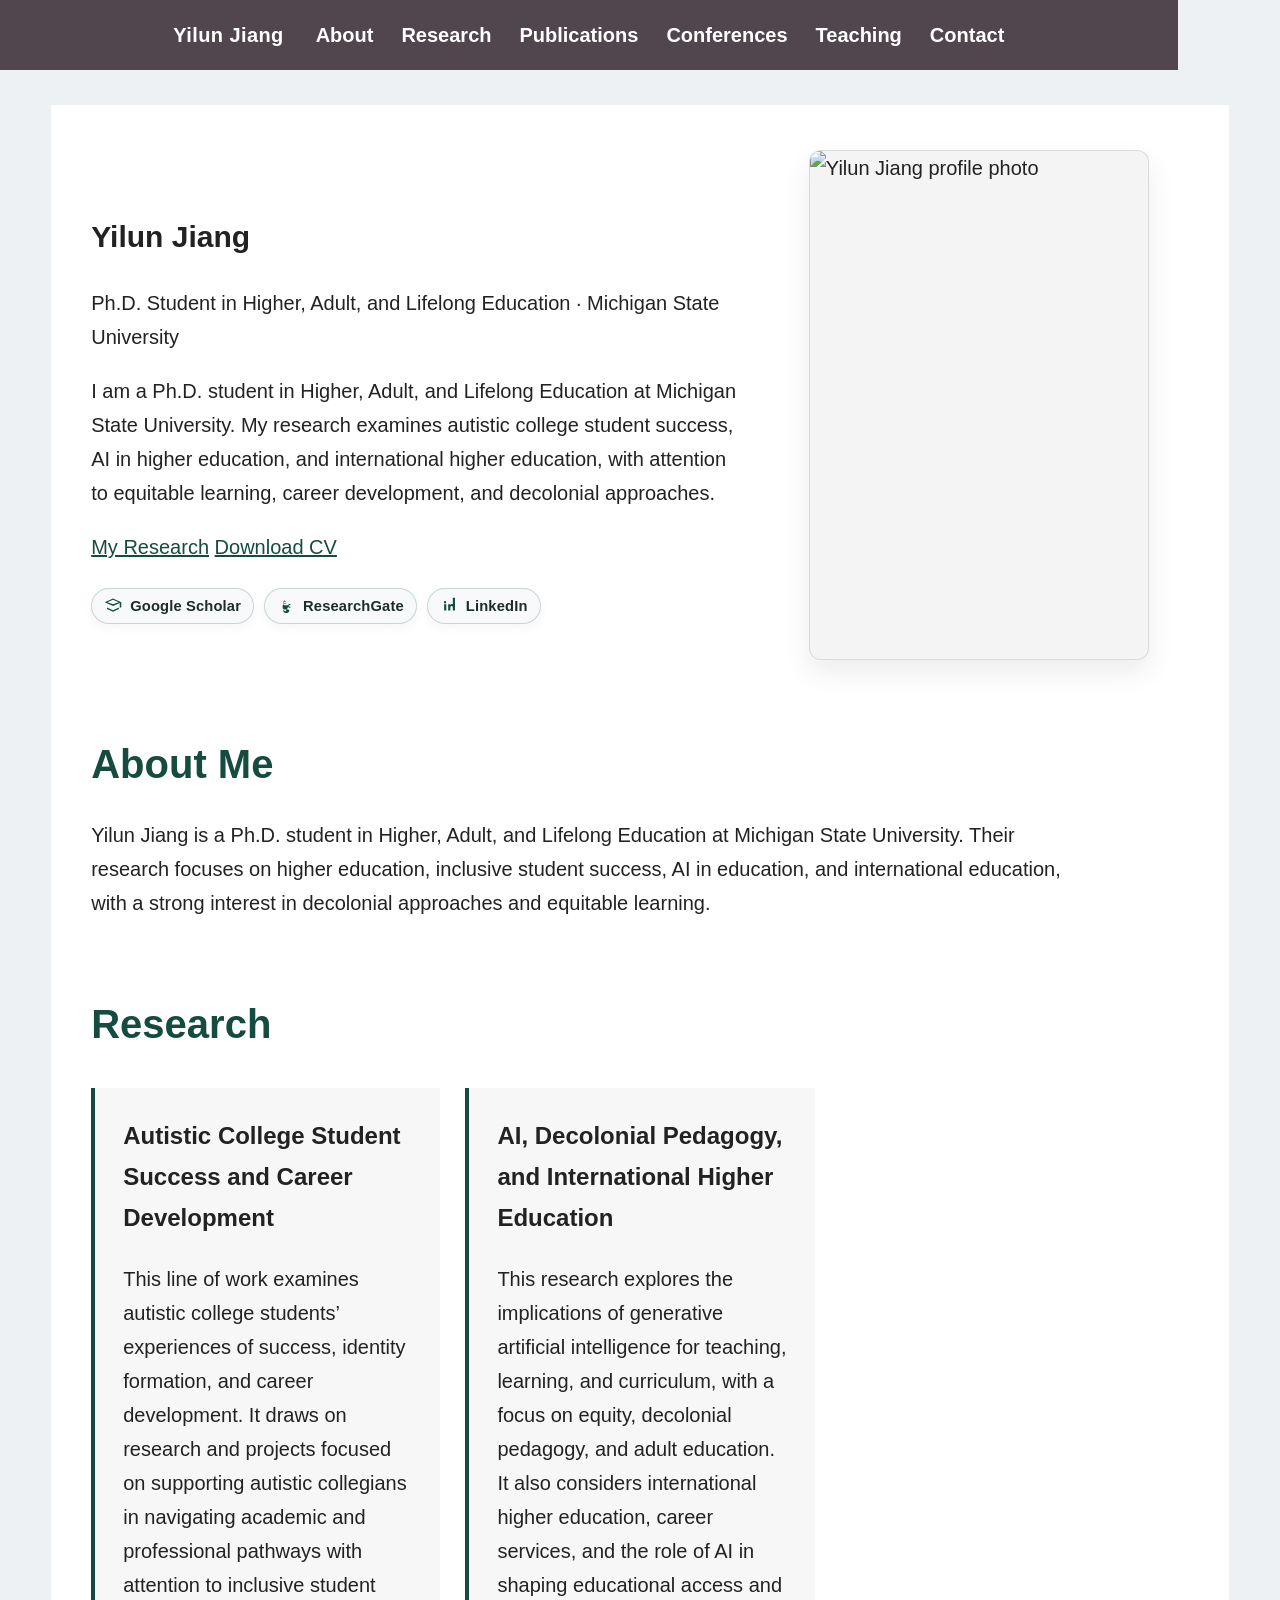
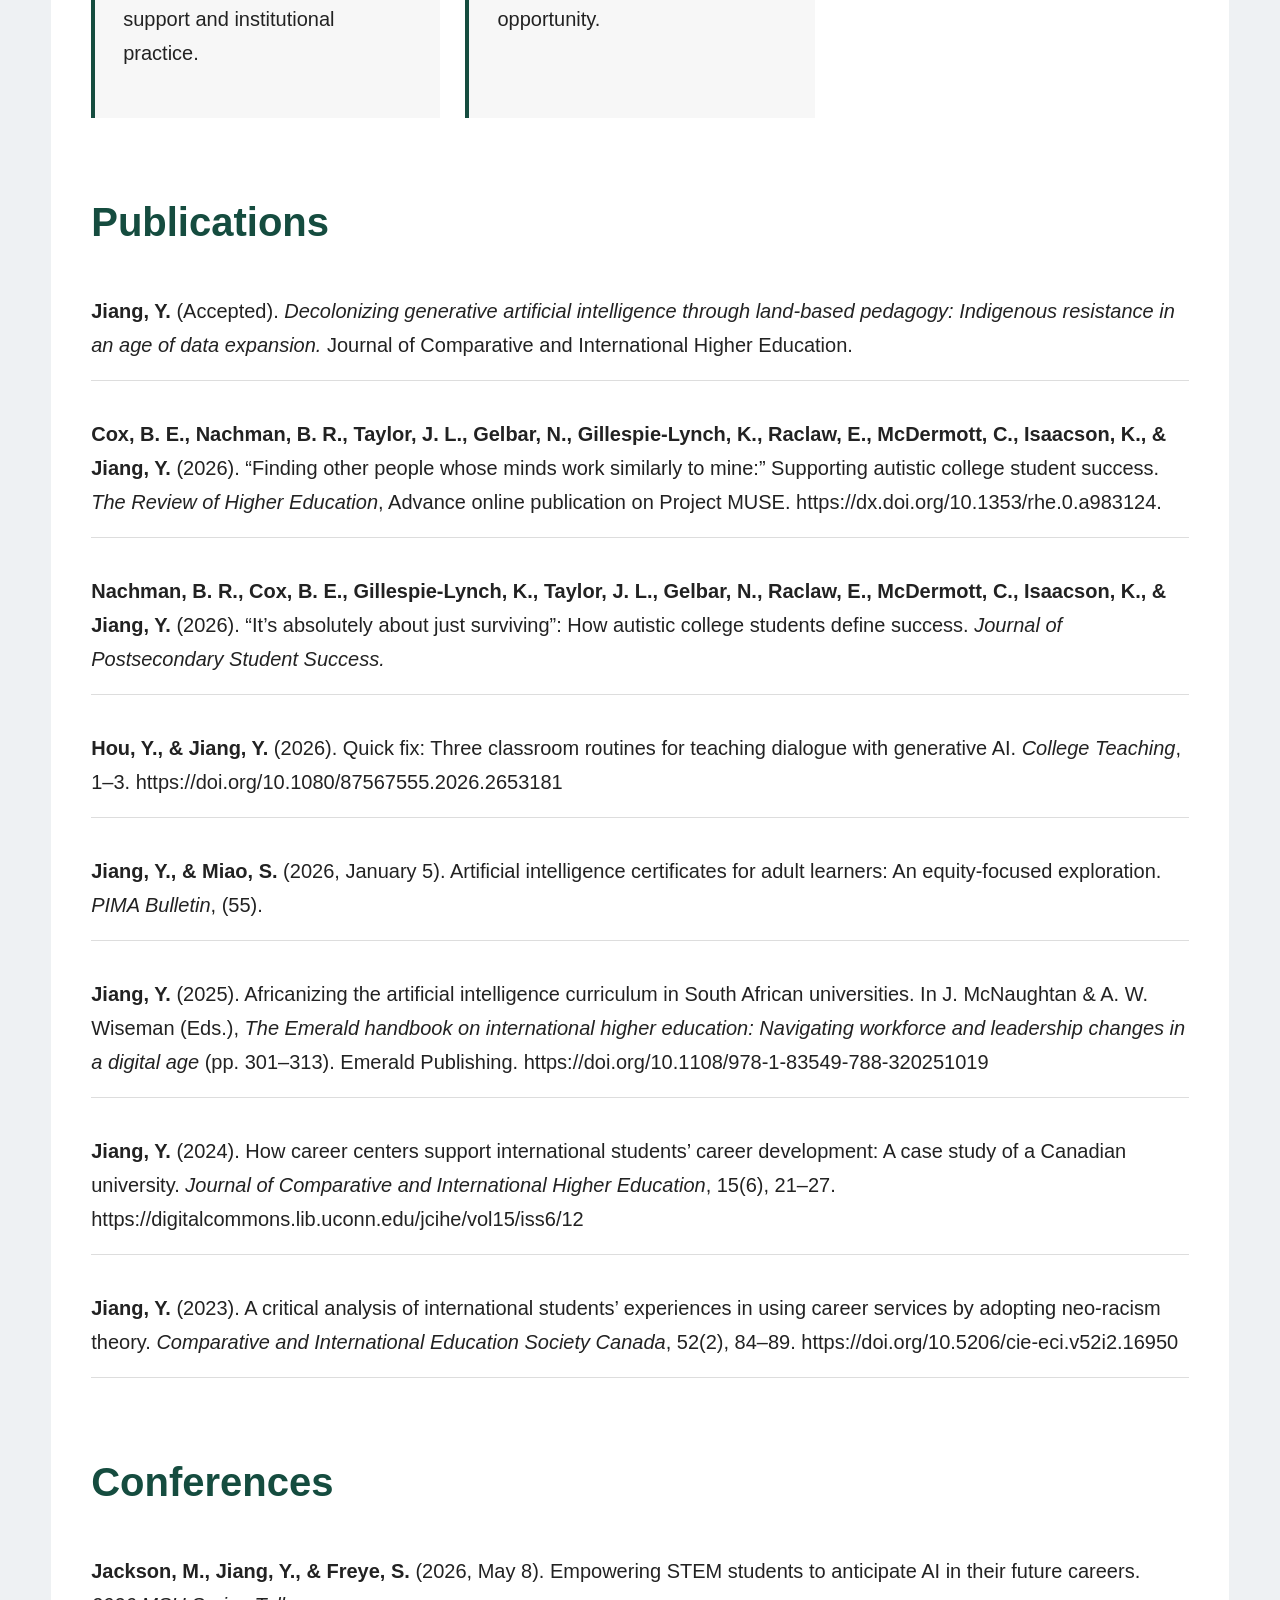
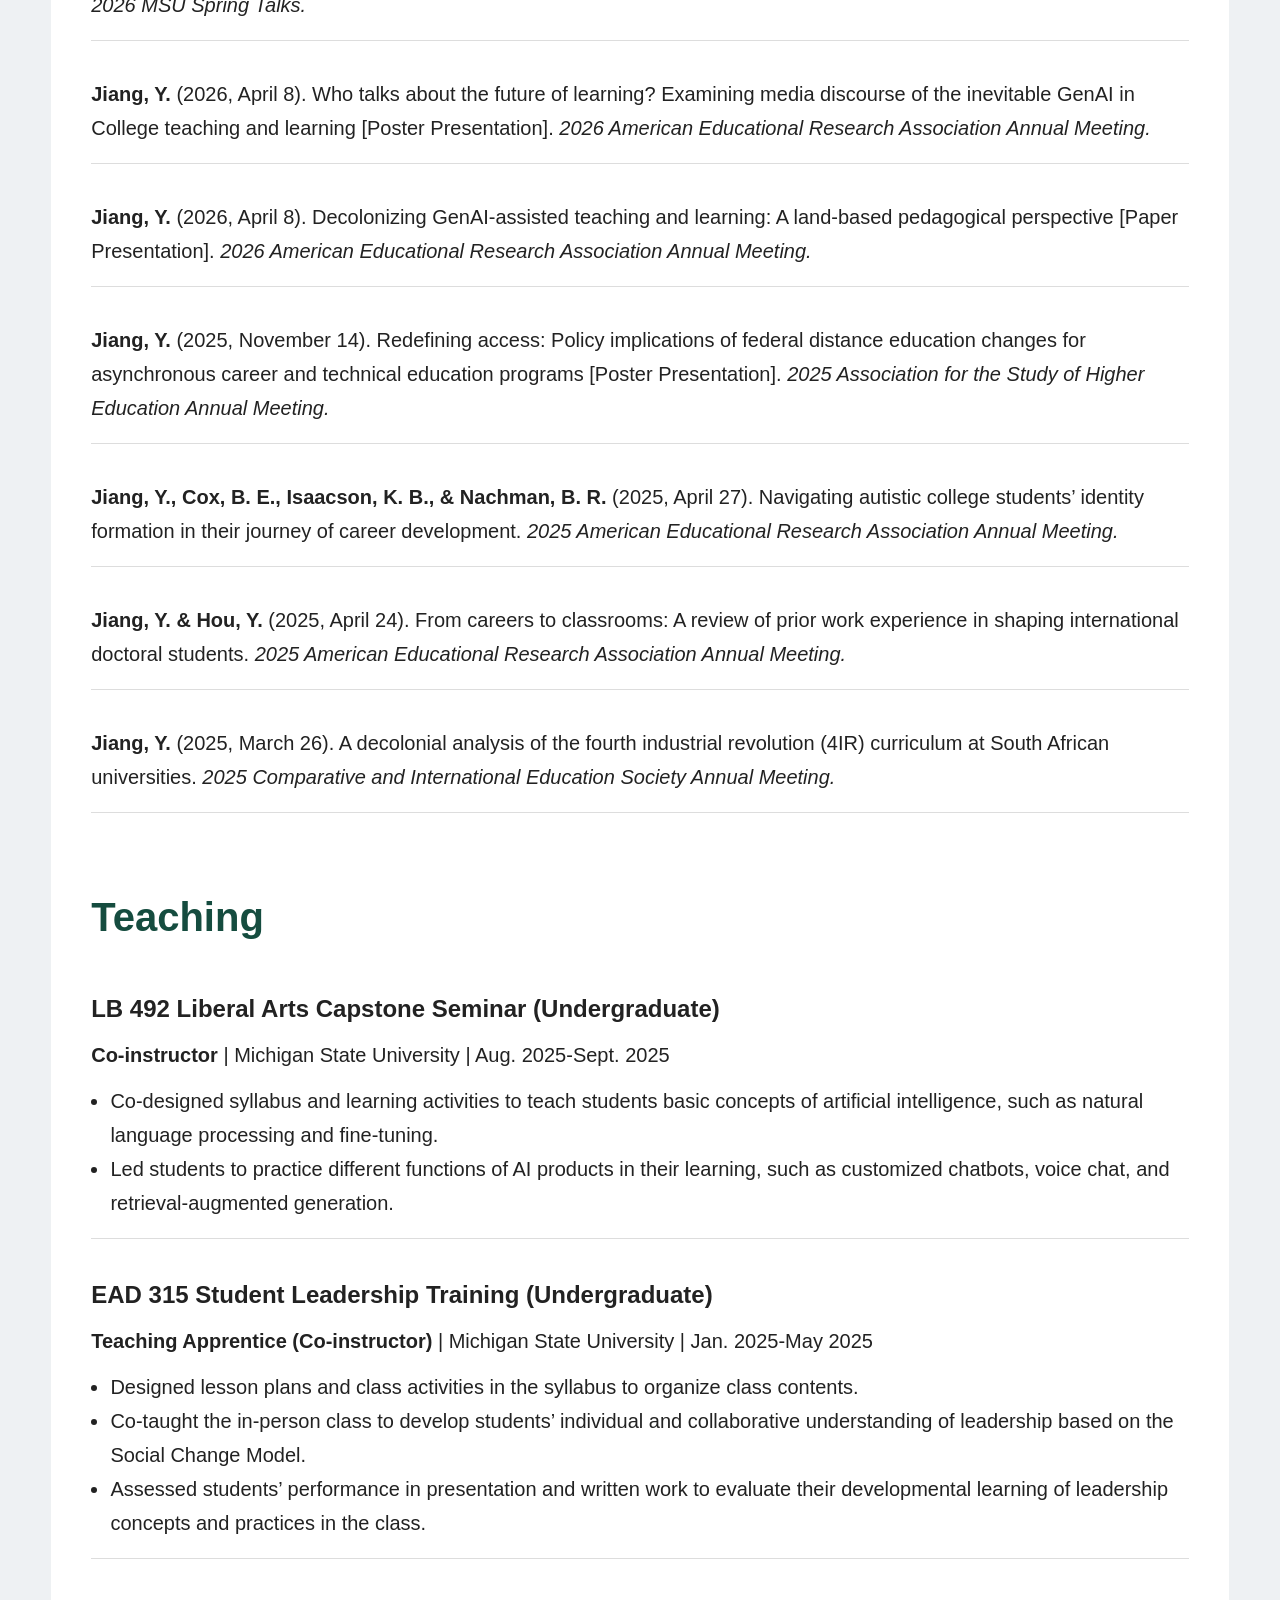
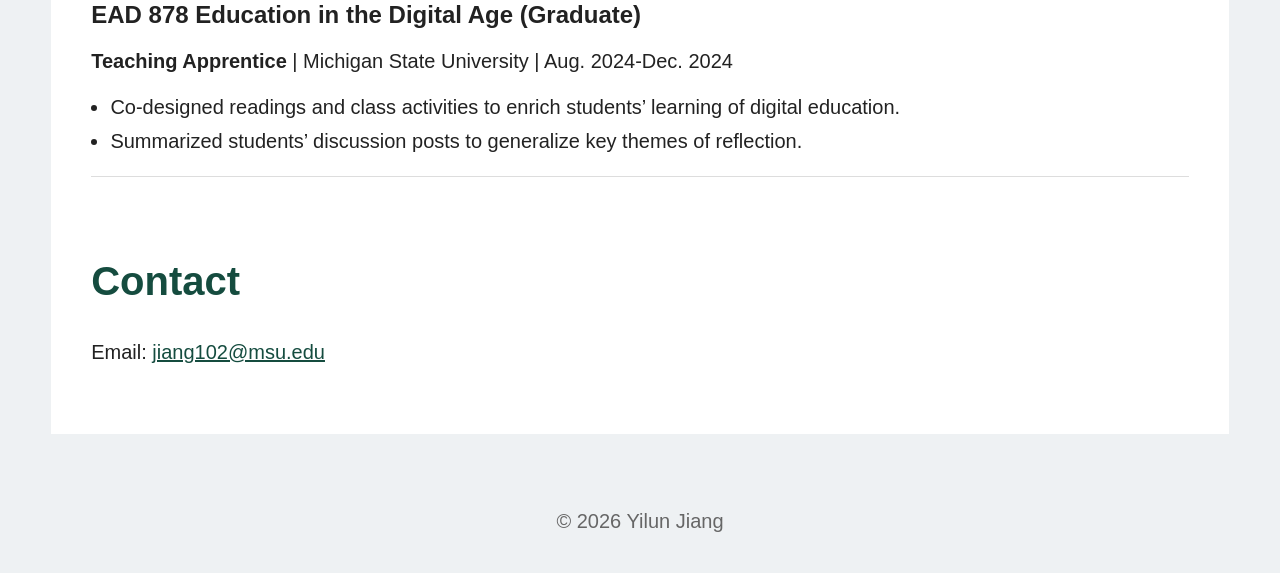
==== commit 480c7f46: "Refine academic website hero and profile styling" ====
--- a/index.html
+++ b/index.html
@@ -27,22 +27,24 @@
 
     <section class="hero">
 
-      <h1>Yilun Jiang</h1>
-
-      <p class="subtitle">
-        Ph.D. Student in Higher, Adult, and Lifelong Education · Michigan State University
-      </p>
-
-      <p class="intro">
-        I am a Ph.D. student in Higher, Adult, and Lifelong Education at Michigan State University. My research examines autistic college student success, AI in higher education, and international higher education, with attention to equitable learning, career development, and decolonial approaches.
-      </p>
-
-      <div class="buttons">
-        <a class="button" href="#research">My Research</a>
-        <a class="button secondary" href="cv.pdf">Download CV</a>
-      </div>
-
-      <div class="profile-links" aria-label="Professional profiles">
+      <div class="hero-inner">
+        <div class="hero-copy">
+          <h1>Yilun Jiang</h1>
+
+          <p class="subtitle">
+            Ph.D. Student in Higher, Adult, and Lifelong Education · Michigan State University
+          </p>
+
+          <p class="intro">
+            I am a Ph.D. student in Higher, Adult, and Lifelong Education at Michigan State University. My research examines autistic college student success, AI in higher education, and international higher education, with attention to equitable learning, career development, and decolonial approaches.
+          </p>
+
+          <div class="buttons">
+            <a class="button" href="#research">My Research</a>
+            <a class="button secondary" href="cv.pdf">Download CV</a>
+          </div>
+
+          <div class="profile-links" aria-label="Professional profiles">
         <a class="profile-link" href="https://scholar.google.com/citations?user=KVmAefQAAAAJ&hl=en" target="_blank" rel="noopener noreferrer" aria-label="Google Scholar">
           <span class="profile-icon" aria-hidden="true">
             <svg viewBox="0 0 24 24" xmlns="http://www.w3.org/2000/svg" role="img" aria-hidden="true">
@@ -70,6 +72,12 @@
           <span class="profile-label">LinkedIn</span>
         </a>
       </div>
+        </div>
+
+        <div class="hero-photo-wrap">
+          <img class="hero-photo" src="profile.png" alt="Yilun Jiang profile photo">
+        </div>
+      </div>
 
     </section>
 
--- a/style.css
+++ b/style.css
@@ -9,7 +9,8 @@
 body {
   margin: 0;
   font-family: Arial, Helvetica, sans-serif;
-  line-height: 1.6;
+  line-height: 1.7;
+  font-size: 20px;
   color: #222;
   background: #eef1f3;
 }
@@ -33,10 +34,28 @@
 nav {
   width: 100%;
   background: #51464d;
-  padding: 14px 5%;
-  display: flex;
+  padding: 18px 5%;
+  display: flex;
+  align-items: center;
   justify-content: center;
-  gap: 35px;
+  gap: 32px;
+  flex-wrap: wrap;
+  text-align: center;
+}
+
+.nav-name {
+  color: white;
+  text-decoration: none;
+  font-weight: 700;
+  letter-spacing: 0.02em;
+}
+
+.nav-links {
+  display: flex;
+  align-items: center;
+  justify-content: center;
+  flex-wrap: wrap;
+  gap: 28px;
 }
 
 nav a {
@@ -66,7 +85,7 @@
 }
 
 h2 {
-  font-size: 32px;
+  font-size: 40px;
   margin-top: 0;
   margin-bottom: 20px;
   color: #154c3f;
@@ -74,11 +93,12 @@
 
 h3 {
   margin-top: 0;
+  font-size: 24px;
 }
 
 section > p {
   max-width: 1000px;
-  font-size: 18px;
+  font-size: 20px;
 }
 
 .cards {
@@ -199,7 +219,7 @@
 .teaching-item p,
 .teaching-item li {
   margin: 0;
-  font-size: 17px;
+  font-size: 20px;
   line-height: 1.7;
 }
 
@@ -281,8 +301,58 @@
   max-width: none !important;
 }
 
+.hero-inner {
+  display: flex;
+  align-items: center;
+  justify-content: space-between;
+  gap: 32px;
+}
+
+.hero-copy {
+  flex: 1 1 auto;
+  min-width: 0;
+}
+
+.hero-photo-wrap {
+  flex: 0 0 420px;
+  display: flex;
+  justify-content: center;
+  align-items: center;
+}
+
+.hero-photo {
+  width: 340px;
+  height: 510px;
+  object-fit: cover;
+  object-position: center 22%;
+  border-radius: 12px;
+  border: 1px solid rgba(21, 76, 63, 0.14);
+  box-shadow: 0 12px 28px rgba(0, 0, 0, 0.08);
+  background: #f4f4f4;
+}
+
 .hero .intro {
-  max-width: 900px !important;
+  max-width: 980px !important;
+  font-size: 20px !important;
+}
+
+@media (max-width: 900px) {
+  .hero-inner {
+    flex-direction: column;
+    align-items: flex-start;
+  }
+
+  .hero-photo-wrap {
+    width: 100%;
+    flex-basis: auto;
+  }
+
+  .hero-photo {
+    width: 100%;
+    max-width: 420px;
+    height: auto;
+    aspect-ratio: 2 / 3;
+  }
 }
 
 section {
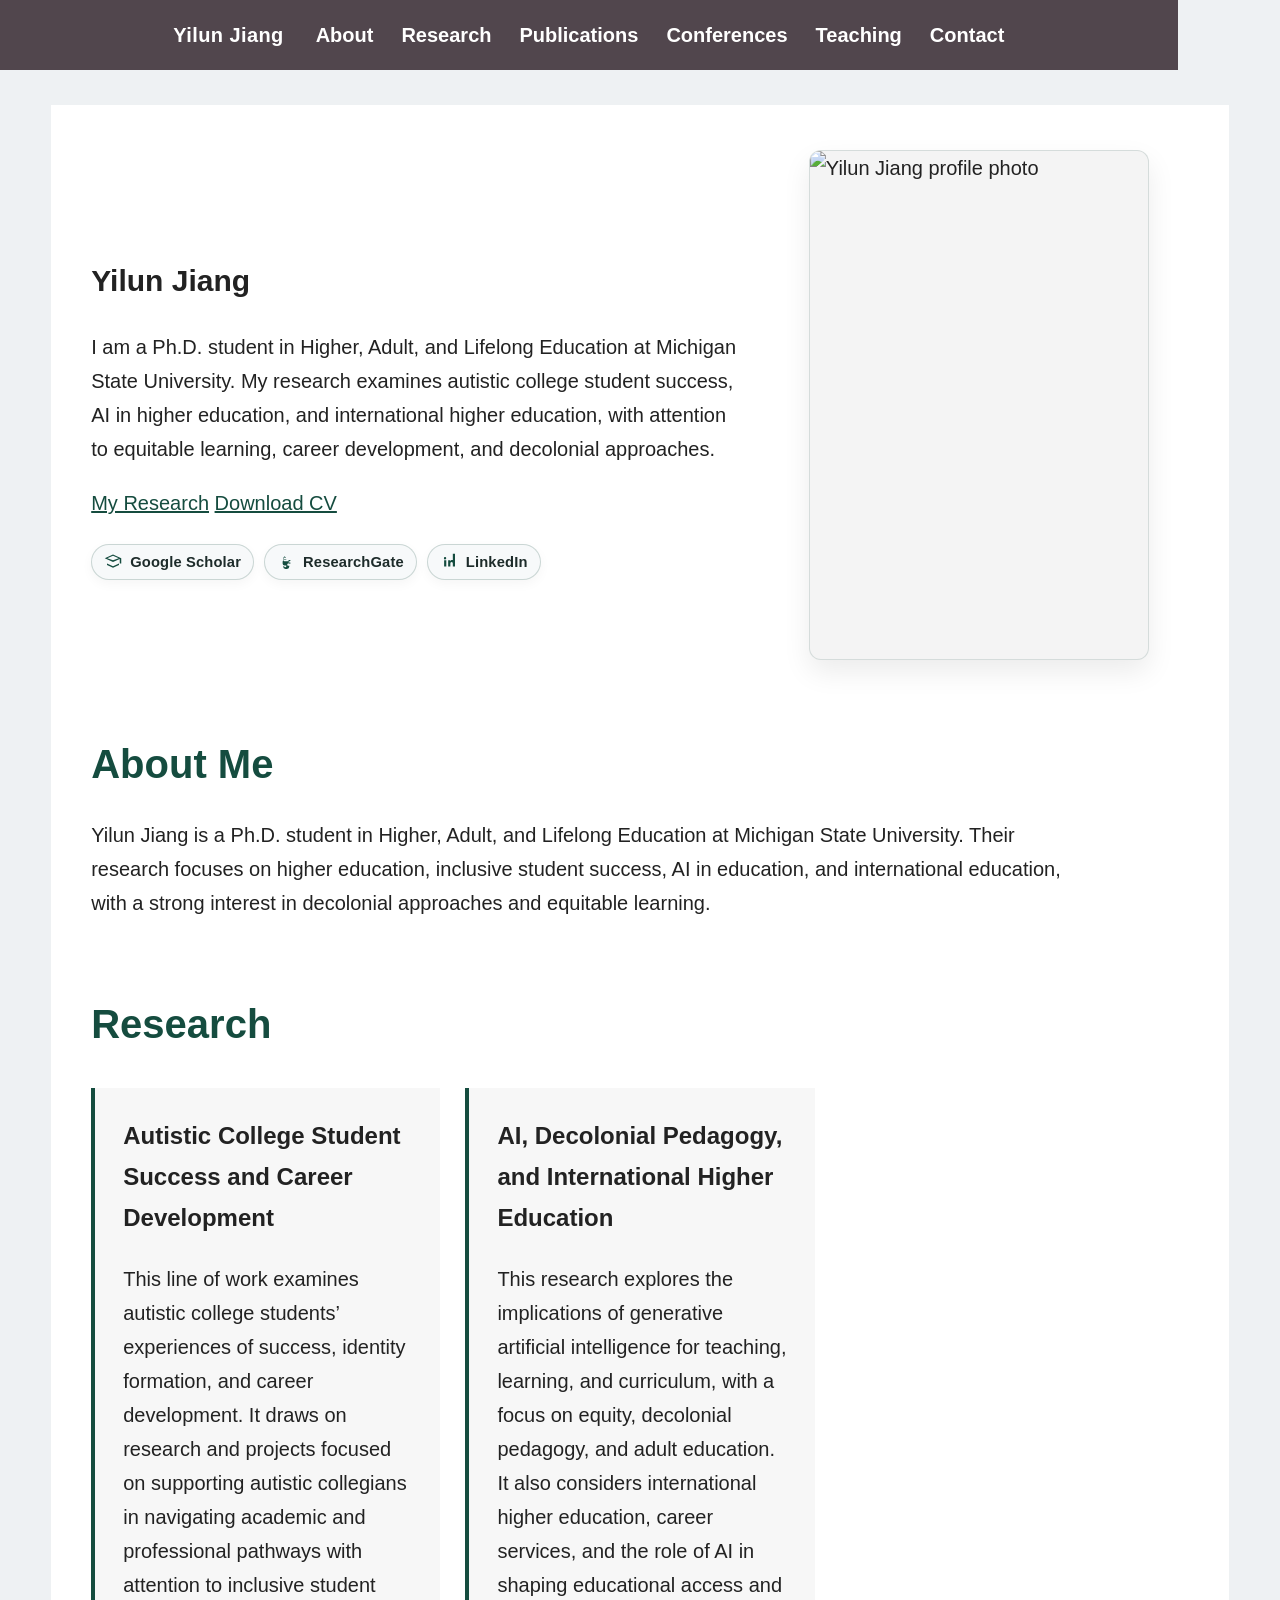
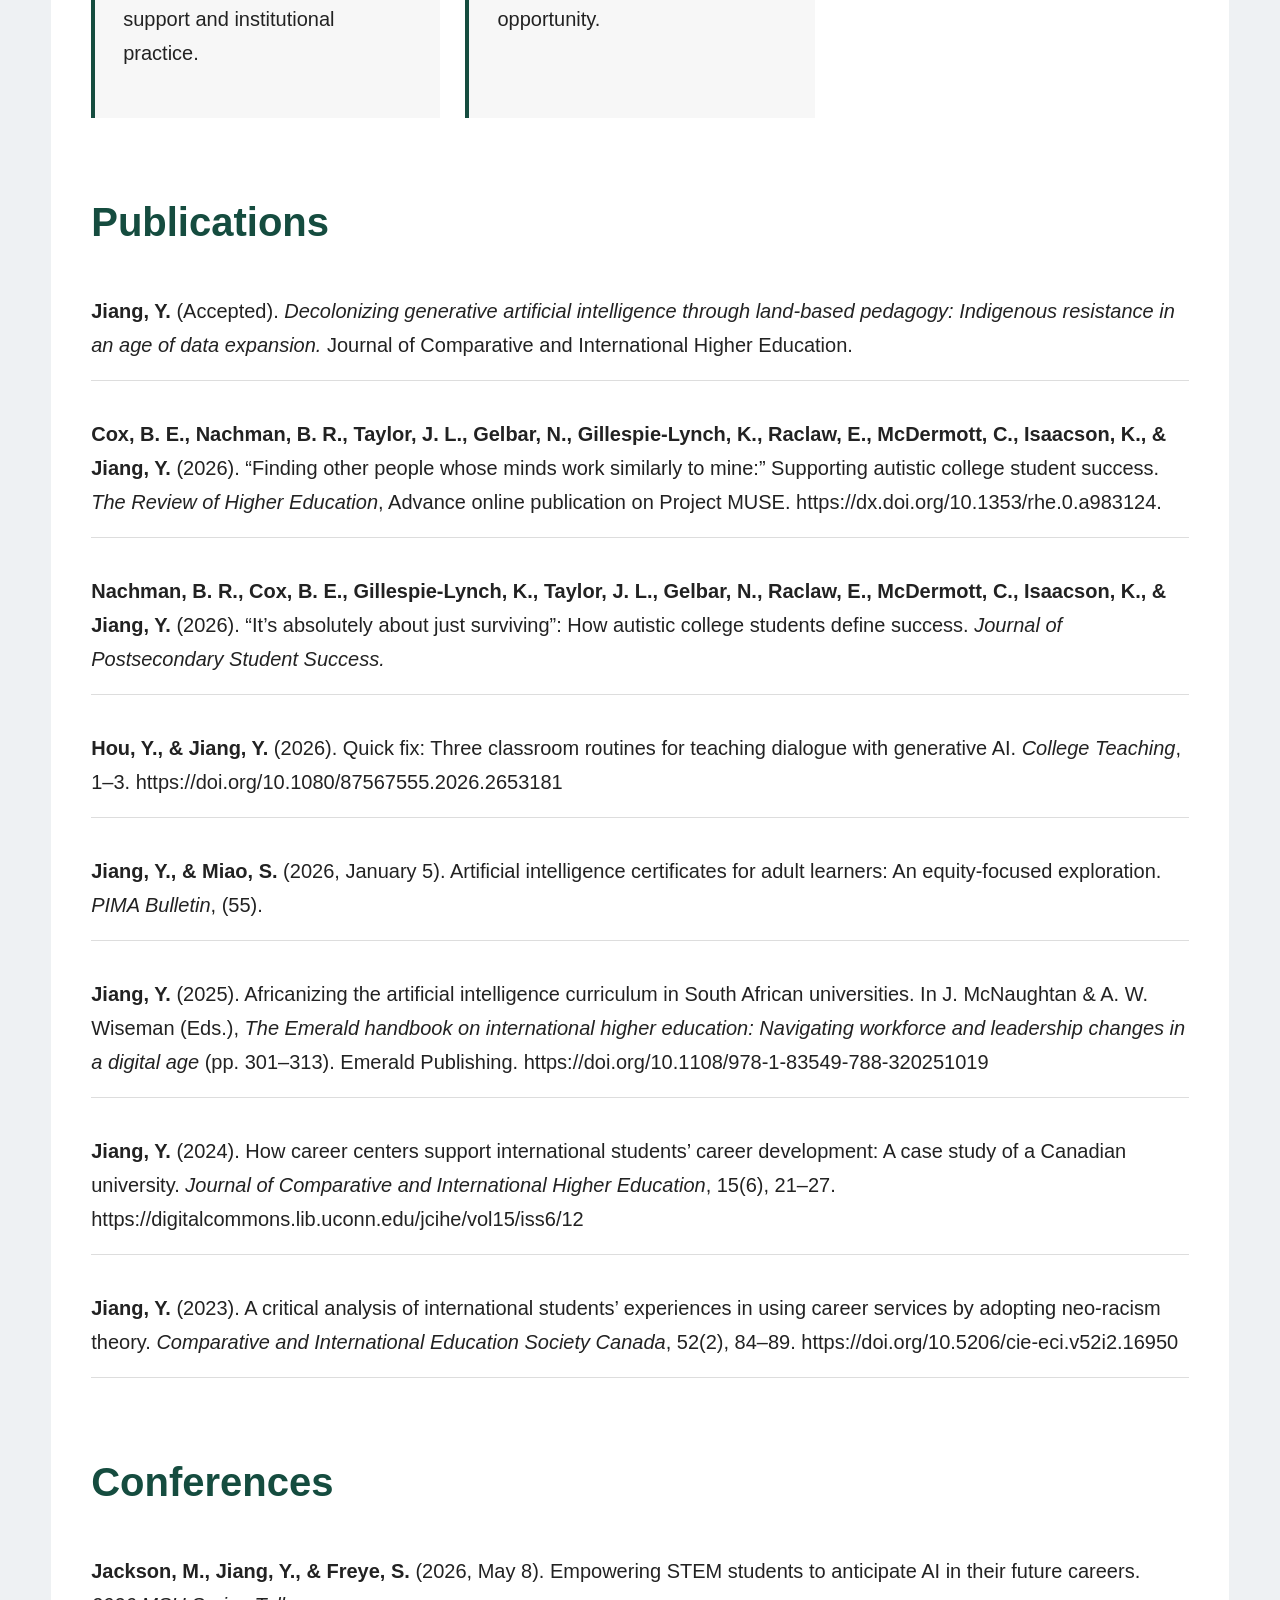
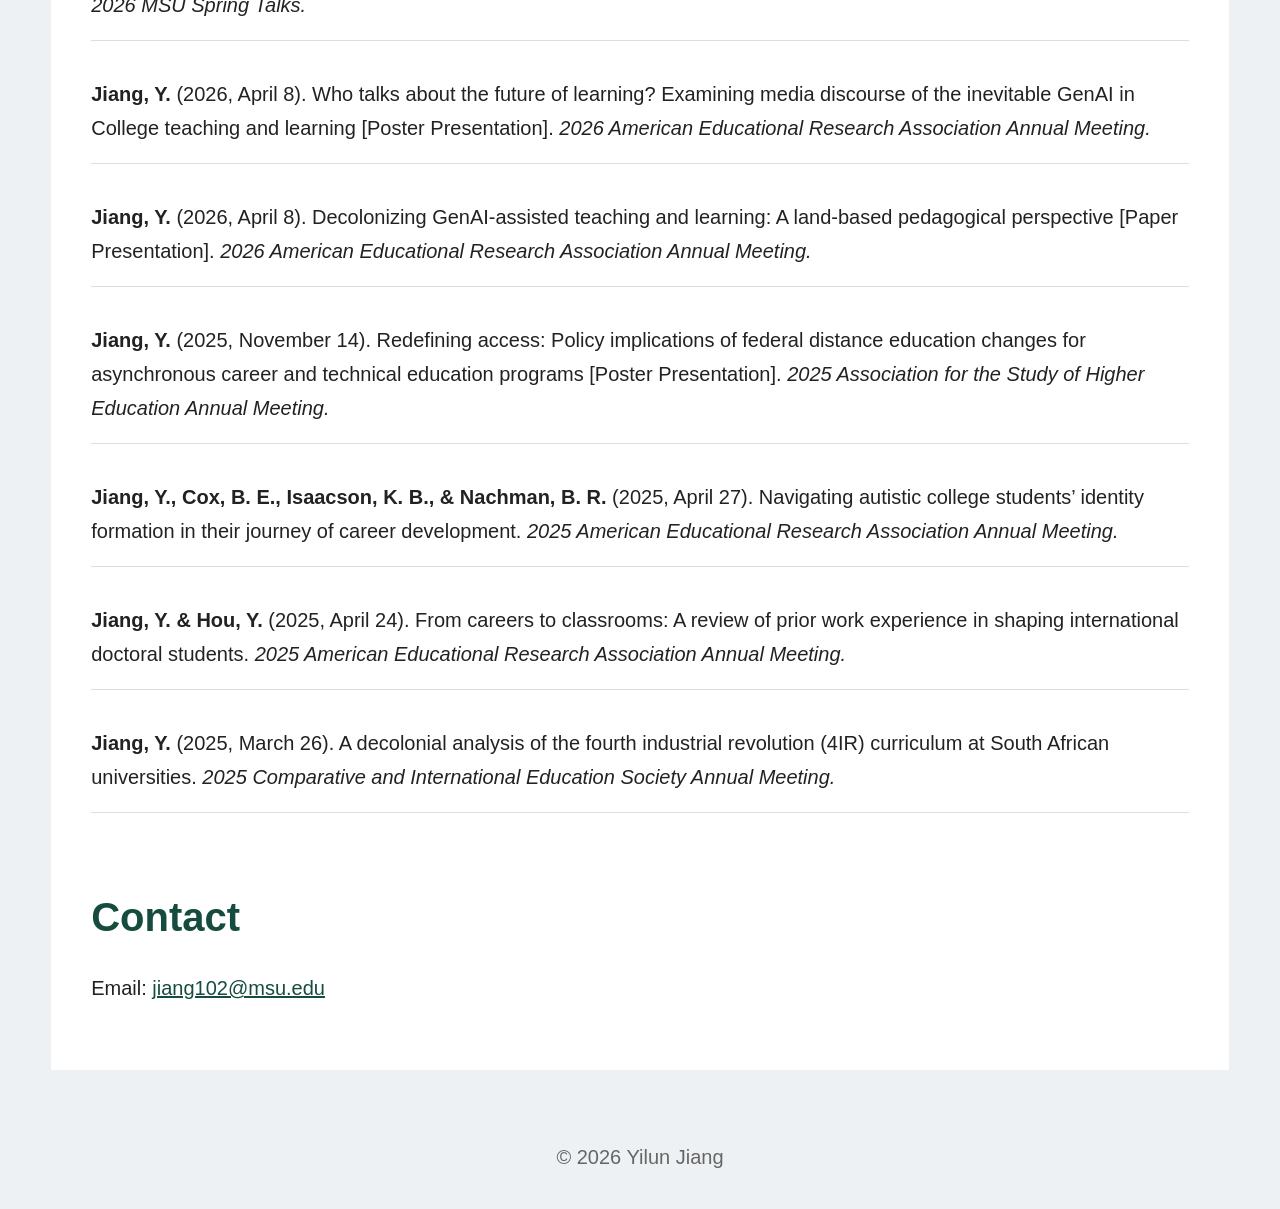
==== commit 31af705d: "Create dedicated teaching page" ====
--- a/index.html
+++ b/index.html
@@ -18,7 +18,7 @@
       <a href="#research">Research</a>
       <a href="#publications">Publications</a>
       <a href="#conferences">Conferences</a>
-      <a href="#teaching">Teaching</a>
+      <a href="teaching.html">Teaching</a>
       <a href="#contact">Contact</a>
     </div>
   </nav>
@@ -30,10 +30,6 @@
       <div class="hero-inner">
         <div class="hero-copy">
           <h1>Yilun Jiang</h1>
-
-          <p class="subtitle">
-            Ph.D. Student in Higher, Adult, and Lifelong Education · Michigan State University
-          </p>
 
           <p class="intro">
             I am a Ph.D. student in Higher, Adult, and Lifelong Education at Michigan State University. My research examines autistic college student success, AI in higher education, and international higher education, with attention to equitable learning, career development, and decolonial approaches.
@@ -181,40 +177,6 @@
       </div>
     </section>
 
-    <section id="teaching">
-      <h2>Teaching</h2>
-
-      <div class="teaching-list">
-        <div class="teaching-item">
-          <h3>LB 492 Liberal Arts Capstone Seminar (Undergraduate)</h3>
-          <p><strong>Co-instructor</strong> | Michigan State University | Aug. 2025-Sept. 2025</p>
-          <ul>
-            <li>Co-designed syllabus and learning activities to teach students basic concepts of artificial intelligence, such as natural language processing and fine-tuning.</li>
-            <li>Led students to practice different functions of AI products in their learning, such as customized chatbots, voice chat, and retrieval-augmented generation.</li>
-          </ul>
-        </div>
-
-        <div class="teaching-item">
-          <h3>EAD 315 Student Leadership Training (Undergraduate)</h3>
-          <p><strong>Teaching Apprentice (Co-instructor)</strong> | Michigan State University | Jan. 2025-May 2025</p>
-          <ul>
-            <li>Designed lesson plans and class activities in the syllabus to organize class contents.</li>
-            <li>Co-taught the in-person class to develop students’ individual and collaborative understanding of leadership based on the Social Change Model.</li>
-            <li>Assessed students’ performance in presentation and written work to evaluate their developmental learning of leadership concepts and practices in the class.</li>
-          </ul>
-        </div>
-
-        <div class="teaching-item">
-          <h3>EAD 878 Education in the Digital Age (Graduate)</h3>
-          <p><strong>Teaching Apprentice</strong> | Michigan State University | Aug. 2024-Dec. 2024</p>
-          <ul>
-            <li>Co-designed readings and class activities to enrich students’ learning of digital education.</li>
-            <li>Summarized students’ discussion posts to generalize key themes of reflection.</li>
-          </ul>
-        </div>
-      </div>
-    </section>
-
     <section id="contact">
       <h2>Contact</h2>
 
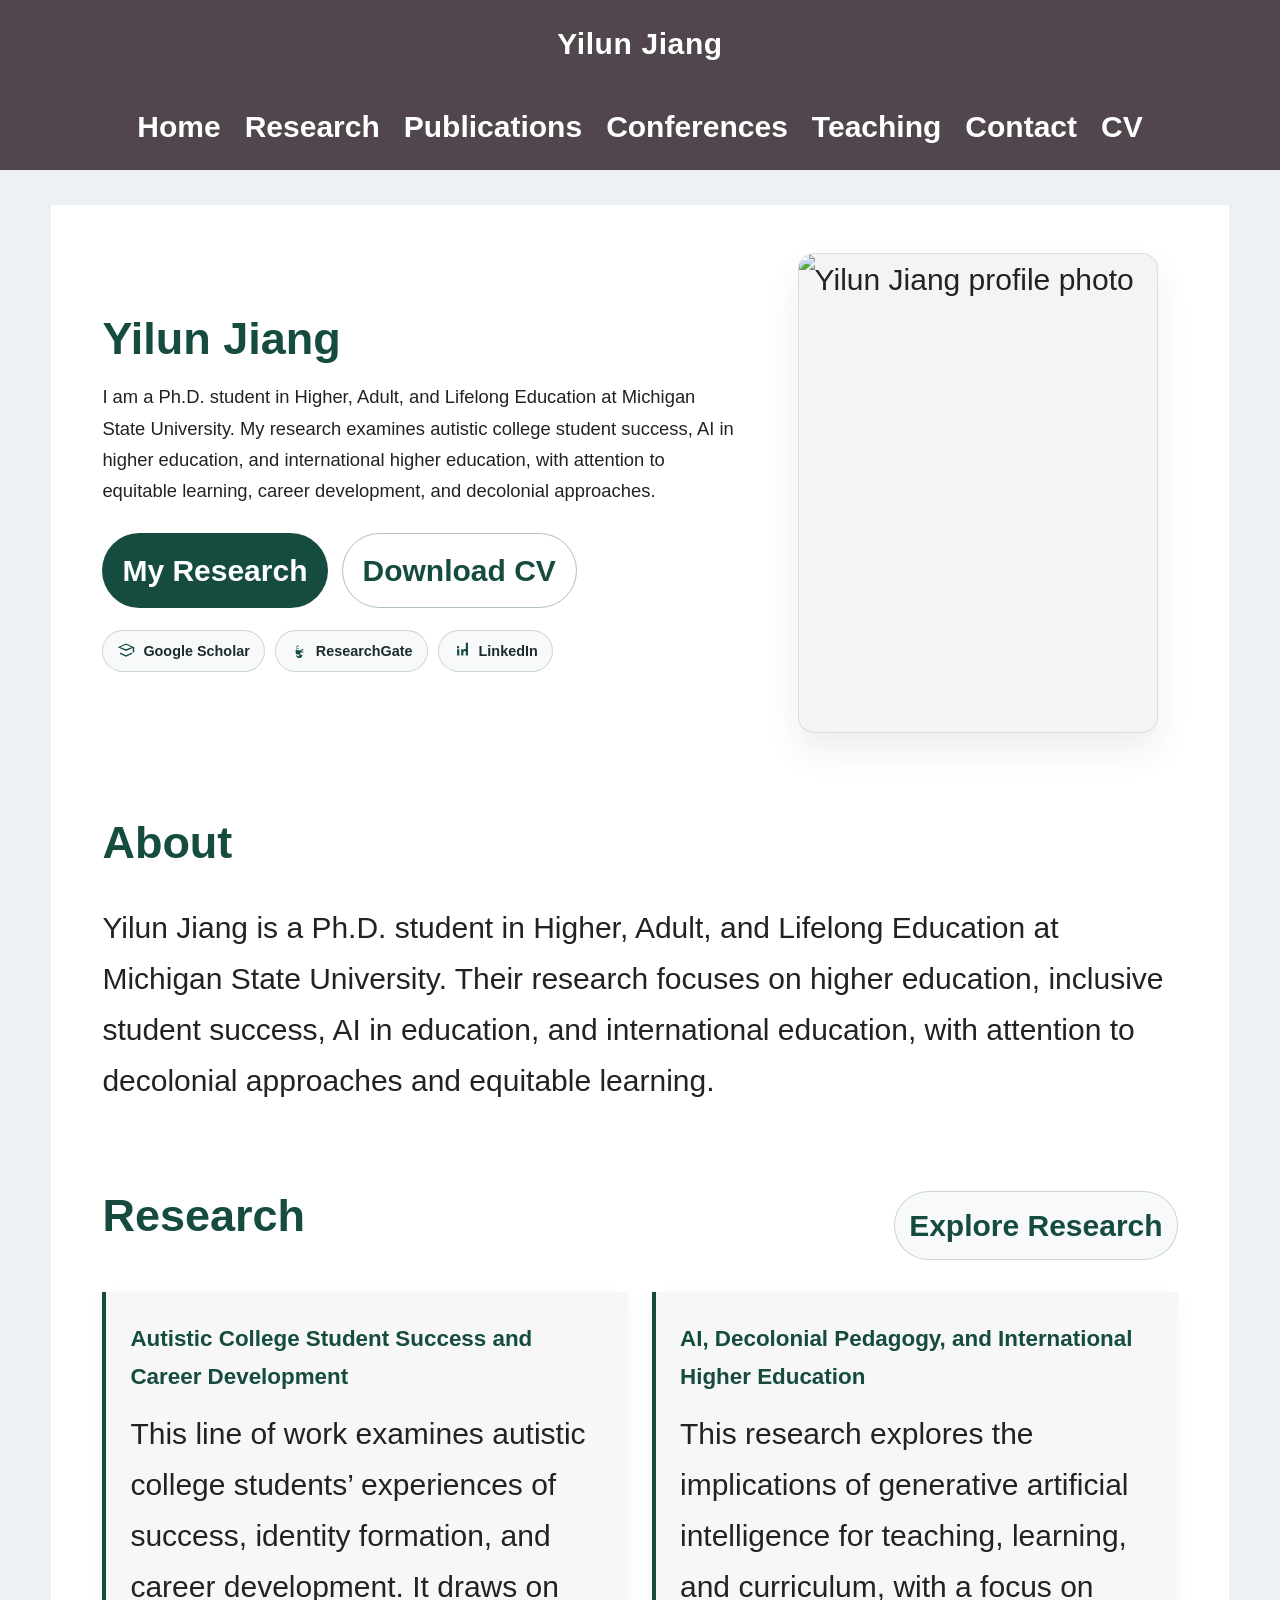
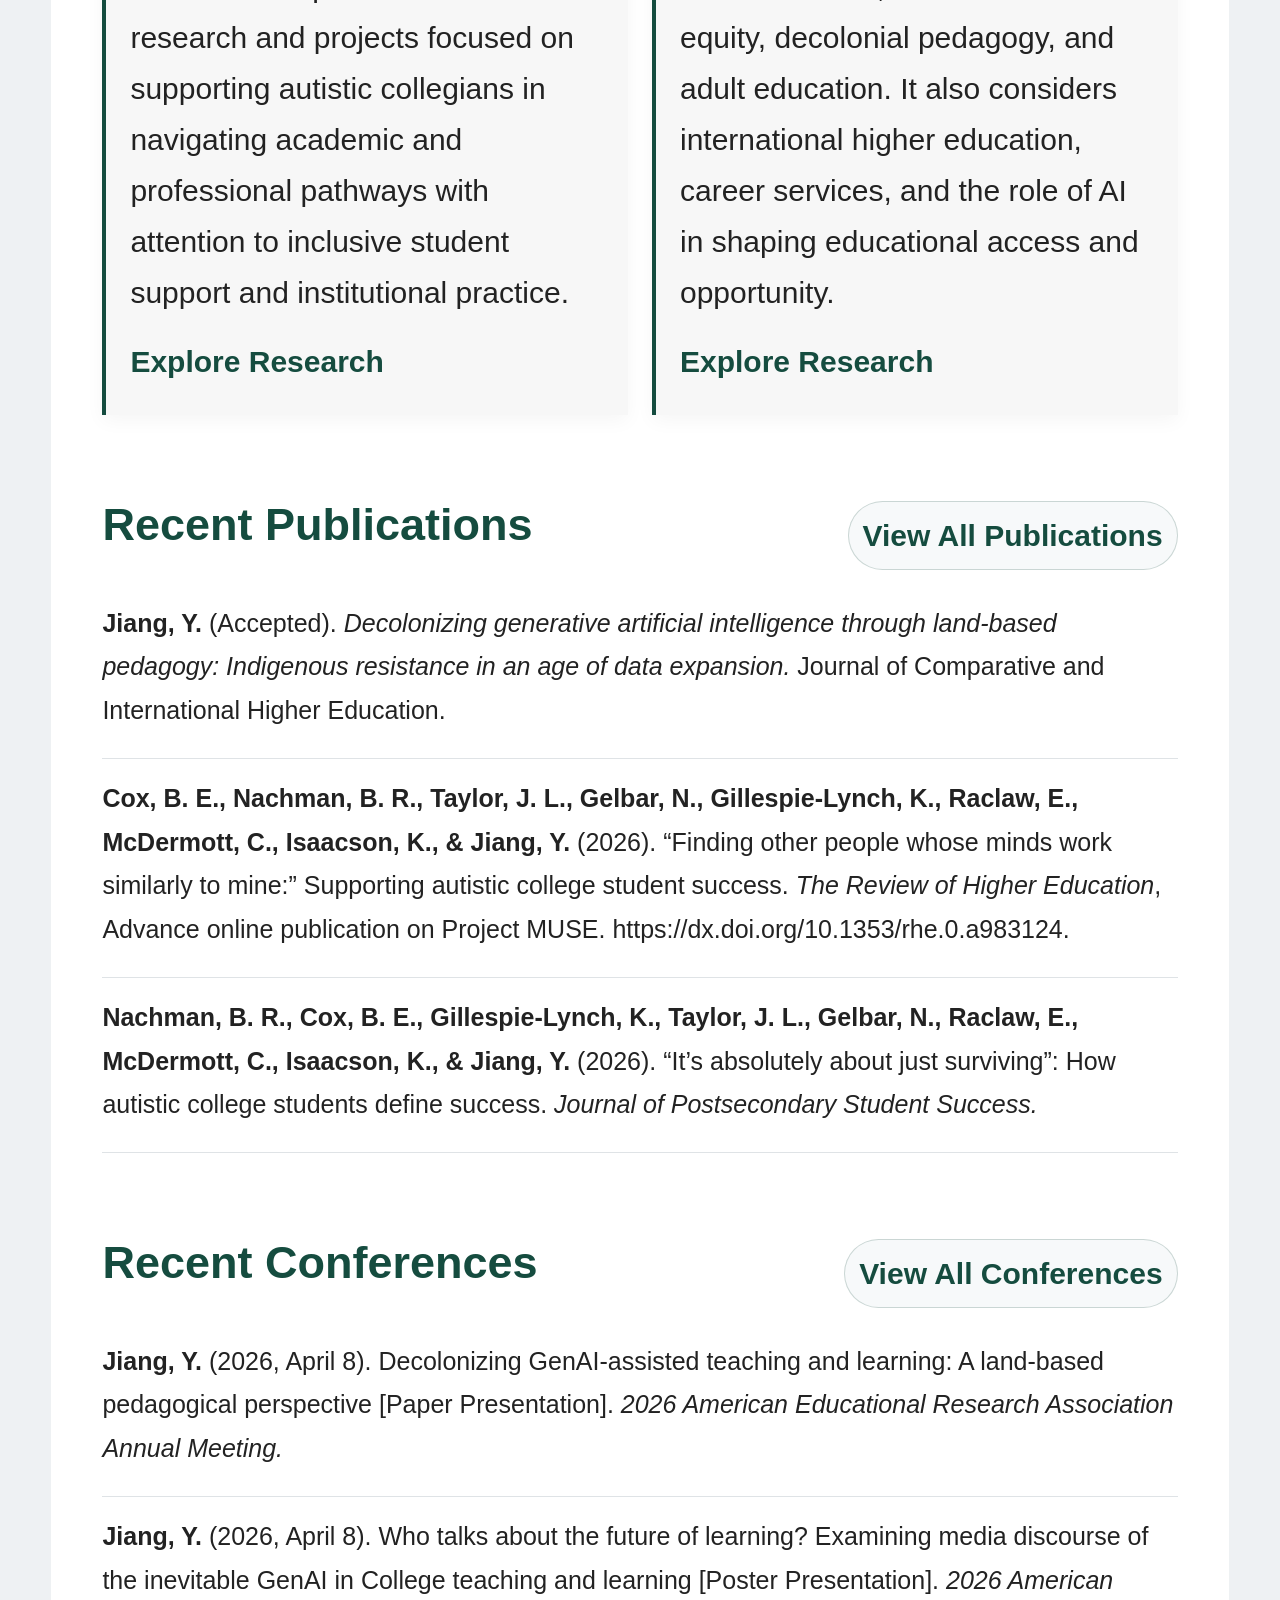
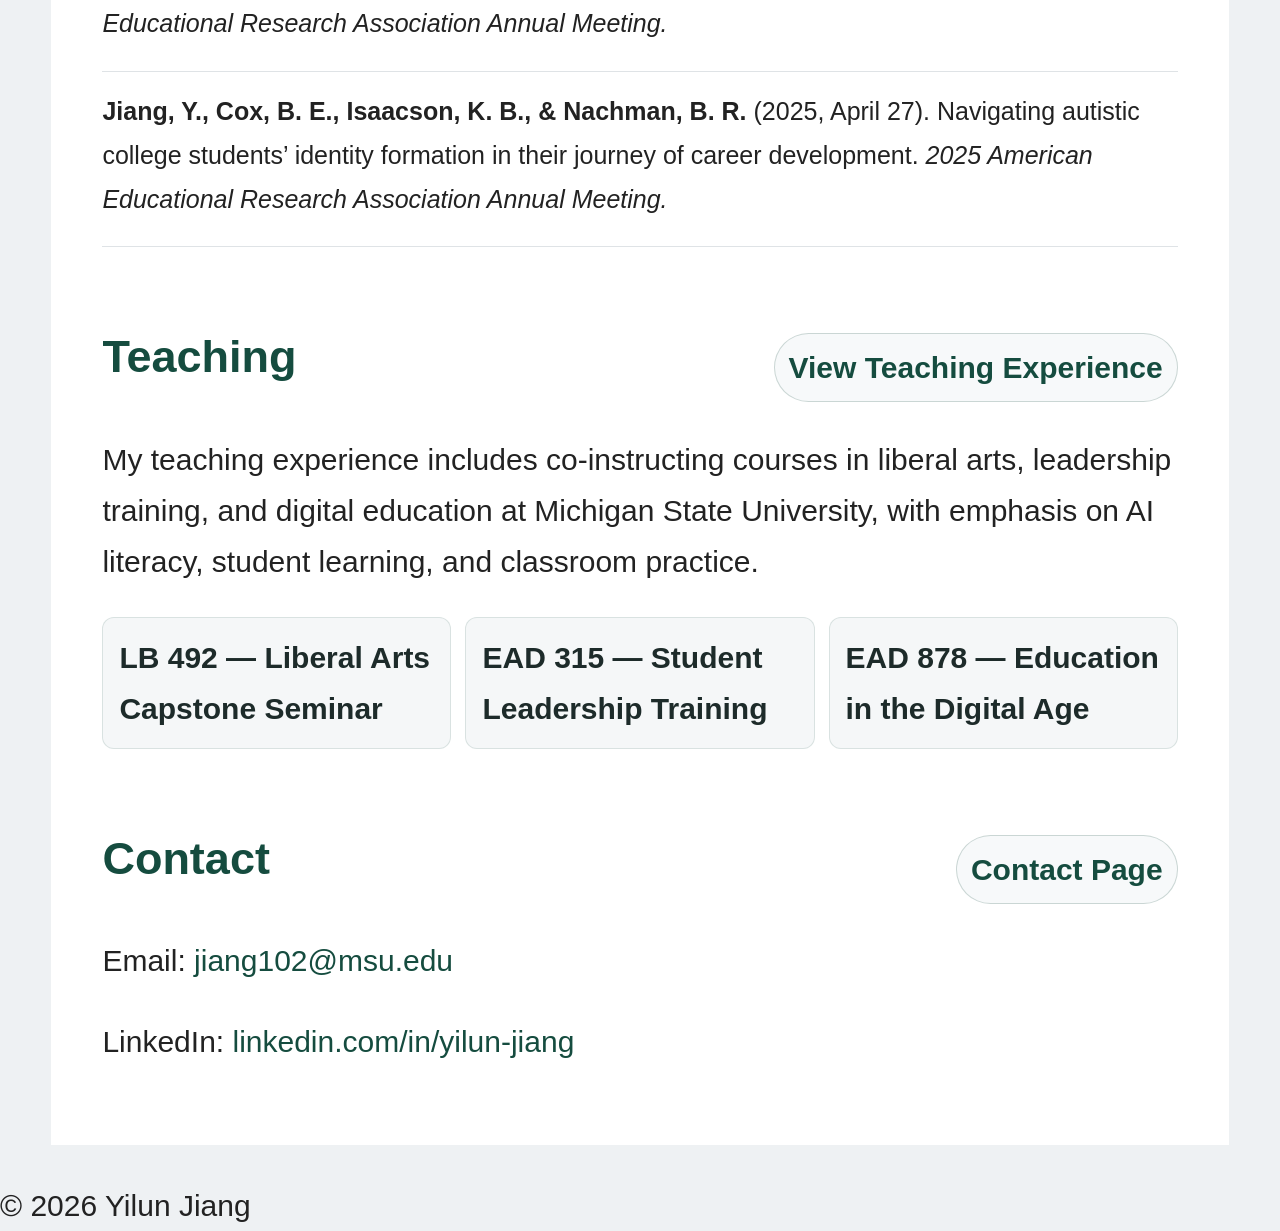
==== commit 61b67031: "Update site structure, pages, and typography" ====
--- a/index.html
+++ b/index.html
@@ -4,7 +4,7 @@
 <head>
   <meta charset="UTF-8">
   <meta name="viewport" content="width=device-width, initial-scale=1.0">
-  <title>Your Name</title>
+  <title>Yilun Jiang</title>
   <link rel="stylesheet" href="style.css">
 </head>
 
@@ -14,19 +14,18 @@
     <div class="nav-name">Yilun Jiang</div>
 
     <div class="nav-links">
-      <a href="#about">About</a>
-      <a href="#research">Research</a>
-      <a href="#publications">Publications</a>
-      <a href="#conferences">Conferences</a>
+      <a href="index.html">Home</a>
+      <a href="research.html">Research</a>
+      <a href="publications.html">Publications</a>
+      <a href="conferences.html">Conferences</a>
       <a href="teaching.html">Teaching</a>
-      <a href="#contact">Contact</a>
+      <a href="contact.html">Contact</a>
+      <a href="cv.pdf" target="_blank" rel="noopener noreferrer">CV</a>
     </div>
   </nav>
 
   <main>
-
     <section class="hero">
-
       <div class="hero-inner">
         <div class="hero-copy">
           <h1>Yilun Jiang</h1>
@@ -36,156 +35,149 @@
           </p>
 
           <div class="buttons">
-            <a class="button" href="#research">My Research</a>
-            <a class="button secondary" href="cv.pdf">Download CV</a>
+            <a class="button" href="research.html">My Research</a>
+            <a class="button secondary" href="cv.pdf" target="_blank" rel="noopener noreferrer">Download CV</a>
           </div>
 
           <div class="profile-links" aria-label="Professional profiles">
-        <a class="profile-link" href="https://scholar.google.com/citations?user=KVmAefQAAAAJ&hl=en" target="_blank" rel="noopener noreferrer" aria-label="Google Scholar">
-          <span class="profile-icon" aria-hidden="true">
-            <svg viewBox="0 0 24 24" xmlns="http://www.w3.org/2000/svg" role="img" aria-hidden="true">
-              <path d="M12 2L1 7l11 5 9-4.1V14h2V7L12 2zm0 7.7L4.4 7L12 3.5 19.6 7 12 9.7zm-8 4.3l8 3.6 8-3.6V16l-8 3.6L4 16v-2z" fill="currentColor"/>
-            </svg>
-          </span>
-          <span class="profile-label">Google Scholar</span>
-        </a>
+            <a class="profile-link" href="https://scholar.google.com/citations?user=KVmAefQAAAAJ&hl=en" target="_blank" rel="noopener noreferrer" aria-label="Google Scholar">
+              <span class="profile-icon" aria-hidden="true">
+                <svg viewBox="0 0 24 24" xmlns="http://www.w3.org/2000/svg" role="img" aria-hidden="true">
+                  <path d="M12 2L1 7l11 5 9-4.1V14h2V7L12 2zm0 7.7L4.4 7L12 3.5 19.6 7 12 9.7zm-8 4.3l8 3.6 8-3.6V16l-8 3.6L4 16v-2z" fill="currentColor"/>
+                </svg>
+              </span>
+              <span class="profile-label">Google Scholar</span>
+            </a>
 
-        <a class="profile-link" href="https://www.researchgate.net/profile/Yilun-Jiang-6" target="_blank" rel="noopener noreferrer" aria-label="ResearchGate">
-          <span class="profile-icon" aria-hidden="true">
-            <svg viewBox="0 0 24 24" xmlns="http://www.w3.org/2000/svg" role="img" aria-hidden="true">
-              <path d="M9.2 4.5a3.2 3.2 0 0 1 3.2 3.2v1.4H10a2.5 2.5 0 0 0-2.5 2.5v2.4A2.5 2.5 0 0 0 10 16.5h2.4v1.1a1.4 1.4 0 1 1-2.8 0H8.2V18a3.2 3.2 0 0 0 3.2 3.2h1.8A3.2 3.2 0 0 0 16.4 18v-1.1h-1.4a1.4 1.4 0 0 1 0-2.8h1.4V11.1H10a1.4 1.4 0 0 1 0-2.8h2.4V7.7a1.8 1.8 0 1 0-3.6 0v.8H8.2V7.7a3.2 3.2 0 0 1 3.2-3.2zm6.2 4.7h2.4v1.6h-2.4V9.2zm0 3.4h2.4v1.6h-2.4v-1.6z" fill="currentColor"/>
-            </svg>
-          </span>
-          <span class="profile-label">ResearchGate</span>
-        </a>
+            <a class="profile-link" href="https://www.researchgate.net/profile/Yilun-Jiang-6" target="_blank" rel="noopener noreferrer" aria-label="ResearchGate">
+              <span class="profile-icon" aria-hidden="true">
+                <svg viewBox="0 0 24 24" xmlns="http://www.w3.org/2000/svg" role="img" aria-hidden="true">
+                  <path d="M9.2 4.5a3.2 3.2 0 0 1 3.2 3.2v1.4H10a2.5 2.5 0 0 0-2.5 2.5v2.4A2.5 2.5 0 0 0 10 16.5h2.4v1.1a1.4 1.4 0 1 1-2.8 0H8.2V18a3.2 3.2 0 0 0 3.2 3.2h1.8A3.2 3.2 0 0 0 16.4 18v-1.1h-1.4a1.4 1.4 0 0 1 0-2.8h1.4V11.1H10a1.4 1.4 0 0 1 0-2.8h2.4V7.7a1.8 1.8 0 1 0-3.6 0v.8H8.2V7.7a3.2 3.2 0 0 1 3.2-3.2zm6.2 4.7h2.4v1.6h-2.4V9.2zm0 3.4h2.4v1.6h-2.4v-1.6z" fill="currentColor"/>
+                </svg>
+              </span>
+              <span class="profile-label">ResearchGate</span>
+            </a>
 
-        <a class="profile-link" href="https://www.linkedin.com/in/yilun-jiang/" target="_blank" rel="noopener noreferrer" aria-label="LinkedIn">
-          <span class="profile-icon" aria-hidden="true">
-            <svg viewBox="0 0 24 24" xmlns="http://www.w3.org/2000/svg" role="img" aria-hidden="true">
-              <path d="M6.94 8.5A1.56 1.56 0 1 1 6.94 5.4a1.56 1.56 0 0 1 0 3.1zM5.5 9.7h2.9V18H5.5V9.7zm5.2 0h2.8v1.1h.1c.4-.7 1.3-1.5 2.8-1.5 3 0 3.6 2 3.6 4.6V18h-2.9v-16.9h2.9V18h-2.9v-3.6c0-1.1-.1-2.5-1.5-2.5-1.5 0-1.8 1.2-1.8 2.4V18h-2.9V9.7z" fill="currentColor"/>
-            </svg>
-          </span>
-          <span class="profile-label">LinkedIn</span>
-        </a>
-      </div>
+            <a class="profile-link" href="https://www.linkedin.com/in/yilun-jiang/" target="_blank" rel="noopener noreferrer" aria-label="LinkedIn">
+              <span class="profile-icon" aria-hidden="true">
+                <svg viewBox="0 0 24 24" xmlns="http://www.w3.org/2000/svg" role="img" aria-hidden="true">
+                  <path d="M6.94 8.5A1.56 1.56 0 1 1 6.94 5.4a1.56 1.56 0 0 1 0 3.1zM5.5 9.7h2.9V18H5.5V9.7zm5.2 0h2.8v1.1h.1c.4-.7 1.3-1.5 2.8-1.5 3 0 3.6 2 3.6 4.6V18h-2.9v-16.9h2.9V18h-2.9v-3.6c0-1.1-.1-2.5-1.5-2.5-1.5 0-1.8 1.2-1.8 2.4V18h-2.9V9.7z" fill="currentColor"/>
+                </svg>
+              </span>
+              <span class="profile-label">LinkedIn</span>
+            </a>
+          </div>
         </div>
 
         <div class="hero-photo-wrap">
           <img class="hero-photo" src="profile.png" alt="Yilun Jiang profile photo">
         </div>
       </div>
-
     </section>
 
     <section id="about">
-      <h2>About Me</h2>
-
+      <h2>About</h2>
       <p>
-        Yilun Jiang is a Ph.D. student in Higher, Adult, and Lifelong Education at Michigan State University. Their research focuses on higher education, inclusive student success, AI in education, and international education, with a strong interest in decolonial approaches and equitable learning.
+        Yilun Jiang is a Ph.D. student in Higher, Adult, and Lifelong Education at Michigan State University. Their research focuses on higher education, inclusive student success, AI in education, and international education, with attention to decolonial approaches and equitable learning.
       </p>
     </section>
 
     <section id="research">
-      <h2>Research</h2>
+      <div class="section-head">
+        <h2>Research</h2>
+        <a class="inline-link" href="research.html">Explore Research</a>
+      </div>
 
       <div class="cards">
-        <div class="card">
+        <article class="card">
           <h3>Autistic College Student Success and Career Development</h3>
           <p>
             This line of work examines autistic college students’ experiences of success, identity formation, and career development. It draws on research and projects focused on supporting autistic collegians in navigating academic and professional pathways with attention to inclusive student support and institutional practice.
           </p>
-        </div>
+          <a href="research.html" class="card-link">Explore Research</a>
+        </article>
 
-        <div class="card">
+        <article class="card">
           <h3>AI, Decolonial Pedagogy, and International Higher Education</h3>
           <p>
             This research explores the implications of generative artificial intelligence for teaching, learning, and curriculum, with a focus on equity, decolonial pedagogy, and adult education. It also considers international higher education, career services, and the role of AI in shaping educational access and opportunity.
           </p>
-        </div>
+          <a href="research.html" class="card-link">Explore Research</a>
+        </article>
       </div>
     </section>
 
     <section id="publications">
-      <h2>Publications</h2>
+      <div class="section-head">
+        <h2>Recent Publications</h2>
+        <a class="inline-link" href="publications.html">View All Publications</a>
+      </div>
 
-      <div class="publication-list">
-        <div class="publication">
+      <div class="feature-list">
+        <article class="feature-item">
           <p><strong>Jiang, Y.</strong> (Accepted). <em>Decolonizing generative artificial intelligence through land-based pedagogy: Indigenous resistance in an age of data expansion.</em> Journal of Comparative and International Higher Education.</p>
-        </div>
+        </article>
 
-        <div class="publication">
+        <article class="feature-item">
           <p><strong>Cox, B. E., Nachman, B. R., Taylor, J. L., Gelbar, N., Gillespie-Lynch, K., Raclaw, E., McDermott, C., Isaacson, K., &amp; Jiang, Y.</strong> (2026). “Finding other people whose minds work similarly to mine:” Supporting autistic college student success. <em>The Review of Higher Education</em>, Advance online publication on Project MUSE. https://dx.doi.org/10.1353/rhe.0.a983124.</p>
-        </div>
+        </article>
 
-        <div class="publication">
+        <article class="feature-item">
           <p><strong>Nachman, B. R., Cox, B. E., Gillespie-Lynch, K., Taylor, J. L., Gelbar, N., Raclaw, E., McDermott, C., Isaacson, K., &amp; Jiang, Y.</strong> (2026). “It’s absolutely about just surviving”: How autistic college students define success. <em>Journal of Postsecondary Student Success.</em></p>
-        </div>
-
-        <div class="publication">
-          <p><strong>Hou, Y., &amp; Jiang, Y.</strong> (2026). Quick fix: Three classroom routines for teaching dialogue with generative AI. <em>College Teaching</em>, 1–3. https://doi.org/10.1080/87567555.2026.2653181</p>
-        </div>
-
-        <div class="publication">
-          <p><strong>Jiang, Y., &amp; Miao, S.</strong> (2026, January 5). Artificial intelligence certificates for adult learners: An equity-focused exploration. <em>PIMA Bulletin</em>, (55).</p>
-        </div>
-
-        <div class="publication">
-          <p><strong>Jiang, Y.</strong> (2025). Africanizing the artificial intelligence curriculum in South African universities. In J. McNaughtan &amp; A. W. Wiseman (Eds.), <em>The Emerald handbook on international higher education: Navigating workforce and leadership changes in a digital age</em> (pp. 301–313). Emerald Publishing. https://doi.org/10.1108/978-1-83549-788-320251019</p>
-        </div>
-
-        <div class="publication">
-          <p><strong>Jiang, Y.</strong> (2024). How career centers support international students’ career development: A case study of a Canadian university. <em>Journal of Comparative and International Higher Education</em>, 15(6), 21–27. https://digitalcommons.lib.uconn.edu/jcihe/vol15/iss6/12</p>
-        </div>
-
-        <div class="publication">
-          <p><strong>Jiang, Y.</strong> (2023). A critical analysis of international students’ experiences in using career services by adopting neo-racism theory. <em>Comparative and International Education Society Canada</em>, 52(2), 84–89. https://doi.org/10.5206/cie-eci.v52i2.16950</p>
-        </div>
+        </article>
       </div>
     </section>
 
     <section id="conferences">
-      <h2>Conferences</h2>
+      <div class="section-head">
+        <h2>Recent Conferences</h2>
+        <a class="inline-link" href="conferences.html">View All Conferences</a>
+      </div>
 
-      <div class="conference-list">
-        <div class="conference-item">
-          <p><strong>Jackson, M., Jiang, Y., &amp; Freye, S.</strong> (2026, May 8). Empowering STEM students to anticipate AI in their future careers. <em>2026 MSU Spring Talks.</em></p>
-        </div>
+      <div class="feature-list">
+        <article class="feature-item">
+          <p><strong>Jiang, Y.</strong> (2026, April 8). Decolonizing GenAI-assisted teaching and learning: A land-based pedagogical perspective [Paper Presentation]. <em>2026 American Educational Research Association Annual Meeting.</em></p>
+        </article>
 
-        <div class="conference-item">
+        <article class="feature-item">
           <p><strong>Jiang, Y.</strong> (2026, April 8). Who talks about the future of learning? Examining media discourse of the inevitable GenAI in College teaching and learning [Poster Presentation]. <em>2026 American Educational Research Association Annual Meeting.</em></p>
-        </div>
+        </article>
 
-        <div class="conference-item">
-          <p><strong>Jiang, Y.</strong> (2026, April 8). Decolonizing GenAI-assisted teaching and learning: A land-based pedagogical perspective [Paper Presentation]. <em>2026 American Educational Research Association Annual Meeting.</em></p>
-        </div>
+        <article class="feature-item">
+          <p><strong>Jiang, Y., Cox, B. E., Isaacson, K. B., &amp; Nachman, B. R.</strong> (2025, April 27). Navigating autistic college students’ identity formation in their journey of career development. <em>2025 American Educational Research Association Annual Meeting.</em></p>
+        </article>
+      </div>
+    </section>
 
-        <div class="conference-item">
-          <p><strong>Jiang, Y.</strong> (2025, November 14). Redefining access: Policy implications of federal distance education changes for asynchronous career and technical education programs [Poster Presentation]. <em>2025 Association for the Study of Higher Education Annual Meeting.</em></p>
-        </div>
+    <section id="teaching">
+      <div class="section-head">
+        <h2>Teaching</h2>
+        <a class="inline-link" href="teaching.html">View Teaching Experience</a>
+      </div>
 
-        <div class="conference-item">
-          <p><strong>Jiang, Y., Cox, B. E., Isaacson, K. B., &amp; Nachman, B. R.</strong> (2025, April 27). Navigating autistic college students’ identity formation in their journey of career development. <em>2025 American Educational Research Association Annual Meeting.</em></p>
-        </div>
+      <p>
+        My teaching experience includes co-instructing courses in liberal arts, leadership training, and digital education at Michigan State University, with emphasis on AI literacy, student learning, and classroom practice.
+      </p>
 
-        <div class="conference-item">
-          <p><strong>Jiang, Y. &amp; Hou, Y.</strong> (2025, April 24). From careers to classrooms: A review of prior work experience in shaping international doctoral students. <em>2025 American Educational Research Association Annual Meeting.</em></p>
-        </div>
-
-        <div class="conference-item">
-          <p><strong>Jiang, Y.</strong> (2025, March 26). A decolonial analysis of the fourth industrial revolution (4IR) curriculum at South African universities. <em>2025 Comparative and International Education Society Annual Meeting.</em></p>
-        </div>
+      <div class="mini-list">
+        <div class="mini-item"><strong>LB 492</strong> — Liberal Arts Capstone Seminar</div>
+        <div class="mini-item"><strong>EAD 315</strong> — Student Leadership Training</div>
+        <div class="mini-item"><strong>EAD 878</strong> — Education in the Digital Age</div>
       </div>
     </section>
 
     <section id="contact">
-      <h2>Contact</h2>
-
+      <div class="section-head">
+        <h2>Contact</h2>
+        <a class="inline-link" href="contact.html">Contact Page</a>
+      </div>
       <p>
-        Email:
-        <a href="mailto:jiang102@msu.edu">jiang102@msu.edu</a>
+        Email: <a href="mailto:jiang102@msu.edu">jiang102@msu.edu</a>
+      </p>
+      <p>
+        LinkedIn: <a href="https://www.linkedin.com/in/yilun-jiang/" target="_blank" rel="noopener noreferrer">linkedin.com/in/yilun-jiang</a>
       </p>
     </section>
-
   </main>
 
   <footer>
@@ -193,6 +185,5 @@
   </footer>
 
   <script src="script.js"></script>
-
 </body>
 </html>
--- a/style.css
+++ b/style.css
@@ -10,25 +10,23 @@
   margin: 0;
   font-family: Arial, Helvetica, sans-serif;
   line-height: 1.7;
-  font-size: 20px;
+  font-size: 30px;
   color: #222;
   background: #eef1f3;
 }
 
-header {
-  background: #154c3f;
-  color: white;
-  text-align: center;
-  padding: 45px 5%;
-}
-
-header h1 {
-  margin: 0 0 10px;
-  font-size: 42px;
-}
-
-header p {
-  margin: 4px 0;
+a {
+  color: #154c3f;
+  text-decoration: none;
+}
+
+a:hover {
+  text-decoration: underline;
+}
+
+img {
+  max-width: 100%;
+  display: block;
 }
 
 nav {
@@ -45,7 +43,6 @@
 
 .nav-name {
   color: white;
-  text-decoration: none;
   font-weight: 700;
   letter-spacing: 0.02em;
 }
@@ -55,7 +52,7 @@
   align-items: center;
   justify-content: center;
   flex-wrap: wrap;
-  gap: 28px;
+  gap: 24px;
 }
 
 nav a {
@@ -65,71 +62,109 @@
 }
 
 nav a:hover {
-  opacity: 0.75;
+  opacity: 0.8;
+  text-decoration: none;
 }
 
 main {
   width: 92%;
-  max-width: 1600px;
+  max-width: 1400px;
   margin: 35px auto;
   background: white;
-  padding: 45px 4%;
+  padding: 48px 4%;
 }
 
 section {
-  margin-bottom: 70px;
+  margin-bottom: 72px;
 }
 
 section:last-child {
   margin-bottom: 0;
 }
 
+h1,
+h2,
+h3 {
+  color: #154c3f;
+  margin-top: 0;
+}
+
+h1 {
+  font-size: 45px;
+  line-height: 1.1;
+  margin-bottom: 18px;
+}
+
 h2 {
-  font-size: 40px;
+  font-size: 45px;
+  margin-bottom: 20px;
+}
+
+h3 {
+  font-size: 1.4rem;
+  margin-bottom: 12px;
+}
+
+p {
   margin-top: 0;
-  margin-bottom: 20px;
-  color: #154c3f;
-}
-
-h3 {
-  margin-top: 0;
-  font-size: 24px;
-}
-
-section > p {
-  max-width: 1000px;
-  font-size: 20px;
-}
-
-.cards {
-  display: grid;
-  grid-template-columns: repeat(3, minmax(0, 1fr));
-  gap: 25px;
-  margin-top: 30px;
-}
-
-.card {
-  background: #f7f7f7;
-  border-left: 4px solid #154c3f;
-  padding: 28px;
-  min-height: 220px;
-  transition: transform 0.2s ease, box-shadow 0.2s ease;
-}
-
-.card:hover {
-  transform: translateY(-5px);
-  box-shadow: 0 10px 25px rgba(0, 0, 0, 0.08);
-}
-
-.status {
-  display: inline-block;
-  padding: 5px 9px;
-  margin-bottom: 12px;
-  background: #e7f1ed;
-  color: #154c3f;
-  font-size: 13px;
-  font-weight: bold;
-  border-radius: 4px;
+}
+
+.hero-inner {
+  display: flex;
+  align-items: center;
+  justify-content: space-between;
+  gap: 42px;
+}
+
+.hero-copy {
+  flex: 1 1 auto;
+  min-width: 0;
+}
+
+.intro {
+  max-width: 760px;
+  font-size: 1.15rem;
+  line-height: 1.7;
+  margin-bottom: 26px;
+}
+
+.buttons {
+  display: flex;
+  flex-wrap: wrap;
+  gap: 14px;
+  margin-bottom: 22px;
+}
+
+.button,
+.inline-link,
+.card-link {
+  display: inline-flex;
+  align-items: center;
+  justify-content: center;
+  border-radius: 999px;
+  transition: all 0.2s ease;
+}
+
+.button {
+  padding: 11px 20px;
+  background: #154c3f;
+  color: white;
+  font-size: 30px;
+  font-weight: 700;
+  text-decoration: none;
+}
+
+.button.secondary {
+  background: transparent;
+  color: #154c3f;
+  border: 1px solid rgba(21, 76, 63, 0.35);
+}
+
+.button:hover,
+.inline-link:hover,
+.card-link:hover {
+  text-decoration: none;
+  transform: translateY(-1px);
 }
 
 .profile-links {
@@ -137,31 +172,20 @@
   flex-wrap: wrap;
   align-items: center;
   gap: 10px;
-  margin-top: 24px;
 }
 
 .profile-link {
   display: inline-flex;
   align-items: center;
   gap: 8px;
-  padding: 8px 12px;
+  padding: 8px 14px;
+  background: #f7f9fa;
   border: 1px solid rgba(21, 76, 63, 0.2);
   border-radius: 999px;
-  background: #f7f9fa;
   color: #1d2b2a;
   text-decoration: none;
-  font-size: 0.92rem;
+  font-size: 0.9rem;
   font-weight: 600;
-  letter-spacing: 0.01em;
-  transition: transform 0.2s ease, box-shadow 0.2s ease, border-color 0.2s ease, background 0.2s ease;
-  box-shadow: 0 4px 12px rgba(17, 38, 32, 0.04);
-}
-
-.profile-link:hover {
-  transform: translateY(-2px);
-  border-color: rgba(21, 76, 63, 0.45);
-  background: #ffffff;
-  box-shadow: 0 8px 20px rgba(17, 38, 32, 0.08);
 }
 
 .profile-icon {
@@ -178,89 +202,160 @@
   width: 18px;
   height: 18px;
   display: block;
-  flex-shrink: 0;
-}
-
-.profile-label {
-  line-height: 1;
-  white-space: nowrap;
-}
-
-a {
-  color: #154c3f;
-}
-
-.card a {
-  font-weight: 600;
-  text-decoration: none;
-}
-
-.card a:hover {
-  text-decoration: underline;
-}
-
-.publication-list,
-.conference-list,
-.teaching-list {
+}
+
+.hero-photo-wrap {
+  flex: 0 0 400px;
+  display: flex;
+  justify-content: center;
+}
+
+.hero-photo {
+  width: 360px;
+  height: 480px;
+  object-fit: cover;
+  object-position: center 22%;
+  border-radius: 16px;
+  border: 1px solid rgba(21, 76, 63, 0.12);
+  box-shadow: 0 18px 34px rgba(17, 38, 32, 0.08);
+  background: #f4f4f4;
+}
+
+.section-head {
+  display: flex;
+  align-items: center;
+  justify-content: space-between;
+  gap: 16px;
+  margin-bottom: 18px;
+}
+
+.inline-link {
+  padding: 8px 14px;
+  color: #154c3f;
+  font-size: 30px;
+  font-weight: 700;
+  border: 1px solid rgba(21, 76, 63, 0.2);
+  background: #f7f9fa;
+}
+
+.cards {
+  display: grid;
+  grid-template-columns: repeat(2, minmax(0, 1fr));
+  gap: 24px;
+}
+
+.card {
+  background: #f7f7f7;
+  border-left: 4px solid #154c3f;
+  padding: 28px 24px;
+  min-height: 230px;
+  box-shadow: 0 6px 18px rgba(17, 38, 32, 0.04);
+}
+
+.card p {
+  margin-bottom: 18px;
+}
+
+.card-link {
+  color: #154c3f;
+  font-size: 30px;
+  font-weight: 700;
+}
+
+.feature-list,
+.page-list {
   display: grid;
   gap: 18px;
-  max-width: 1100px;
-}
-
-.publication,
-.conference-item,
-.teaching-item {
-  padding: 18px 0;
-  border-bottom: 1px solid #ddd;
-}
-
-.publication p,
-.conference-item p,
-.teaching-item p,
-.teaching-item li {
-  margin: 0;
-  font-size: 20px;
-  line-height: 1.7;
-}
-
-.teaching-item h3 {
-  margin-bottom: 8px;
-}
-
-.teaching-item ul {
+}
+
+.feature-item,
+.page-item,
+.detail-card {
+  padding: 0;
+  border-bottom: 1px solid #dfe3e6;
+  background: transparent;
+  border-radius: 0;
+  box-shadow: none;
+}
+
+.feature-item p,
+.page-item p,
+.detail-card p,
+.detail-card li {
+  font-size: 25px;
+  line-height: 1.75;
+}
+
+.mini-list {
+  display: grid;
+  grid-template-columns: repeat(3, minmax(0, 1fr));
+  gap: 14px;
+  margin-top: 16px;
+}
+
+.mini-item {
+  background: #f5f7f8;
+  border: 1px solid rgba(21, 76, 63, 0.12);
+  border-radius: 12px;
+  padding: 14px 16px;
+  font-weight: 600;
+  color: #1d2b2a;
+}
+
+.page-header {
+  margin-bottom: 30px;
+}
+
+.page-header p {
+  max-width: 900px;
+  font-size: 1.08rem;
+}
+
+.detail-card {
+  background: transparent;
+  border: none;
+  border-bottom: 1px solid #dfe3e6;
+  border-radius: 0;
+  padding: 16px 0;
+}
+
+.detail-card ul {
   margin: 12px 0 0 1.2rem;
   padding: 0;
 }
 
-footer {
-  text-align: center;
-  padding: 35px;
-  color: #666;
-}
-
-@media (max-width: 1000px) {
-  main {
-    width: 94%;
-    padding: 35px 4%;
-  }
-
-  .cards {
-    grid-template-columns: repeat(2, 1fr);
+.back-link {
+  display: inline-block;
+  margin-bottom: 16px;
+  font-weight: 700;
+}
+
+@media (max-width: 900px) {
+  .hero-inner {
+    flex-direction: column;
+    align-items: flex-start;
+  }
+
+  .hero-photo-wrap {
+    width: 100%;
+    flex-basis: auto;
+  }
+
+  .hero-photo {
+    width: min(100%, 420px);
+    height: auto;
+    aspect-ratio: 3 / 4;
+  }
+
+  .mini-list {
+    grid-template-columns: 1fr;
   }
 }
 
 @media (max-width: 700px) {
-  header {
-    padding: 35px 20px;
-  }
-
-  header h1 {
-    font-size: 32px;
-  }
-
   nav {
     flex-wrap: wrap;
-    gap: 15px 25px;
+    gap: 14px 18px;
   }
 
   main {
@@ -273,6 +368,11 @@
     grid-template-columns: 1fr;
   }
 
+  .section-head {
+    flex-direction: column;
+    align-items: flex-start;
+  }
+
   .profile-links {
     width: 100%;
   }
@@ -282,90 +382,7 @@
     justify-content: center;
   }
 
-  section > p {
-    font-size: 16px;
-  }
-}
-
-main {
-  width: 92vw !important;
-  max-width: 1600px !important;
-  margin-left: auto !important;
-  margin-right: auto !important;
-  padding-left: 40px !important;
-  padding-right: 40px !important;
-}
-
-.hero {
-  width: 100% !important;
-  max-width: none !important;
-}
-
-.hero-inner {
-  display: flex;
-  align-items: center;
-  justify-content: space-between;
-  gap: 32px;
-}
-
-.hero-copy {
-  flex: 1 1 auto;
-  min-width: 0;
-}
-
-.hero-photo-wrap {
-  flex: 0 0 420px;
-  display: flex;
-  justify-content: center;
-  align-items: center;
-}
-
-.hero-photo {
-  width: 340px;
-  height: 510px;
-  object-fit: cover;
-  object-position: center 22%;
-  border-radius: 12px;
-  border: 1px solid rgba(21, 76, 63, 0.14);
-  box-shadow: 0 12px 28px rgba(0, 0, 0, 0.08);
-  background: #f4f4f4;
-}
-
-.hero .intro {
-  max-width: 980px !important;
-  font-size: 20px !important;
-}
-
-@media (max-width: 900px) {
-  .hero-inner {
-    flex-direction: column;
-    align-items: flex-start;
-  }
-
-  .hero-photo-wrap {
-    width: 100%;
-    flex-basis: auto;
-  }
-
-  .hero-photo {
-    width: 100%;
-    max-width: 420px;
-    height: auto;
-    aspect-ratio: 2 / 3;
-  }
-}
-
-section {
-  width: 100% !important;
-  max-width: none !important;
-}
-
-.cards {
-  width: 100% !important;
-  grid-template-columns: repeat(3, 1fr) !important;
-}
-
-nav {
-  width: 92vw !important;
-  max-width: 1600px !important;
-}
+  .intro {
+    font-size: 1rem;
+  }
+}
